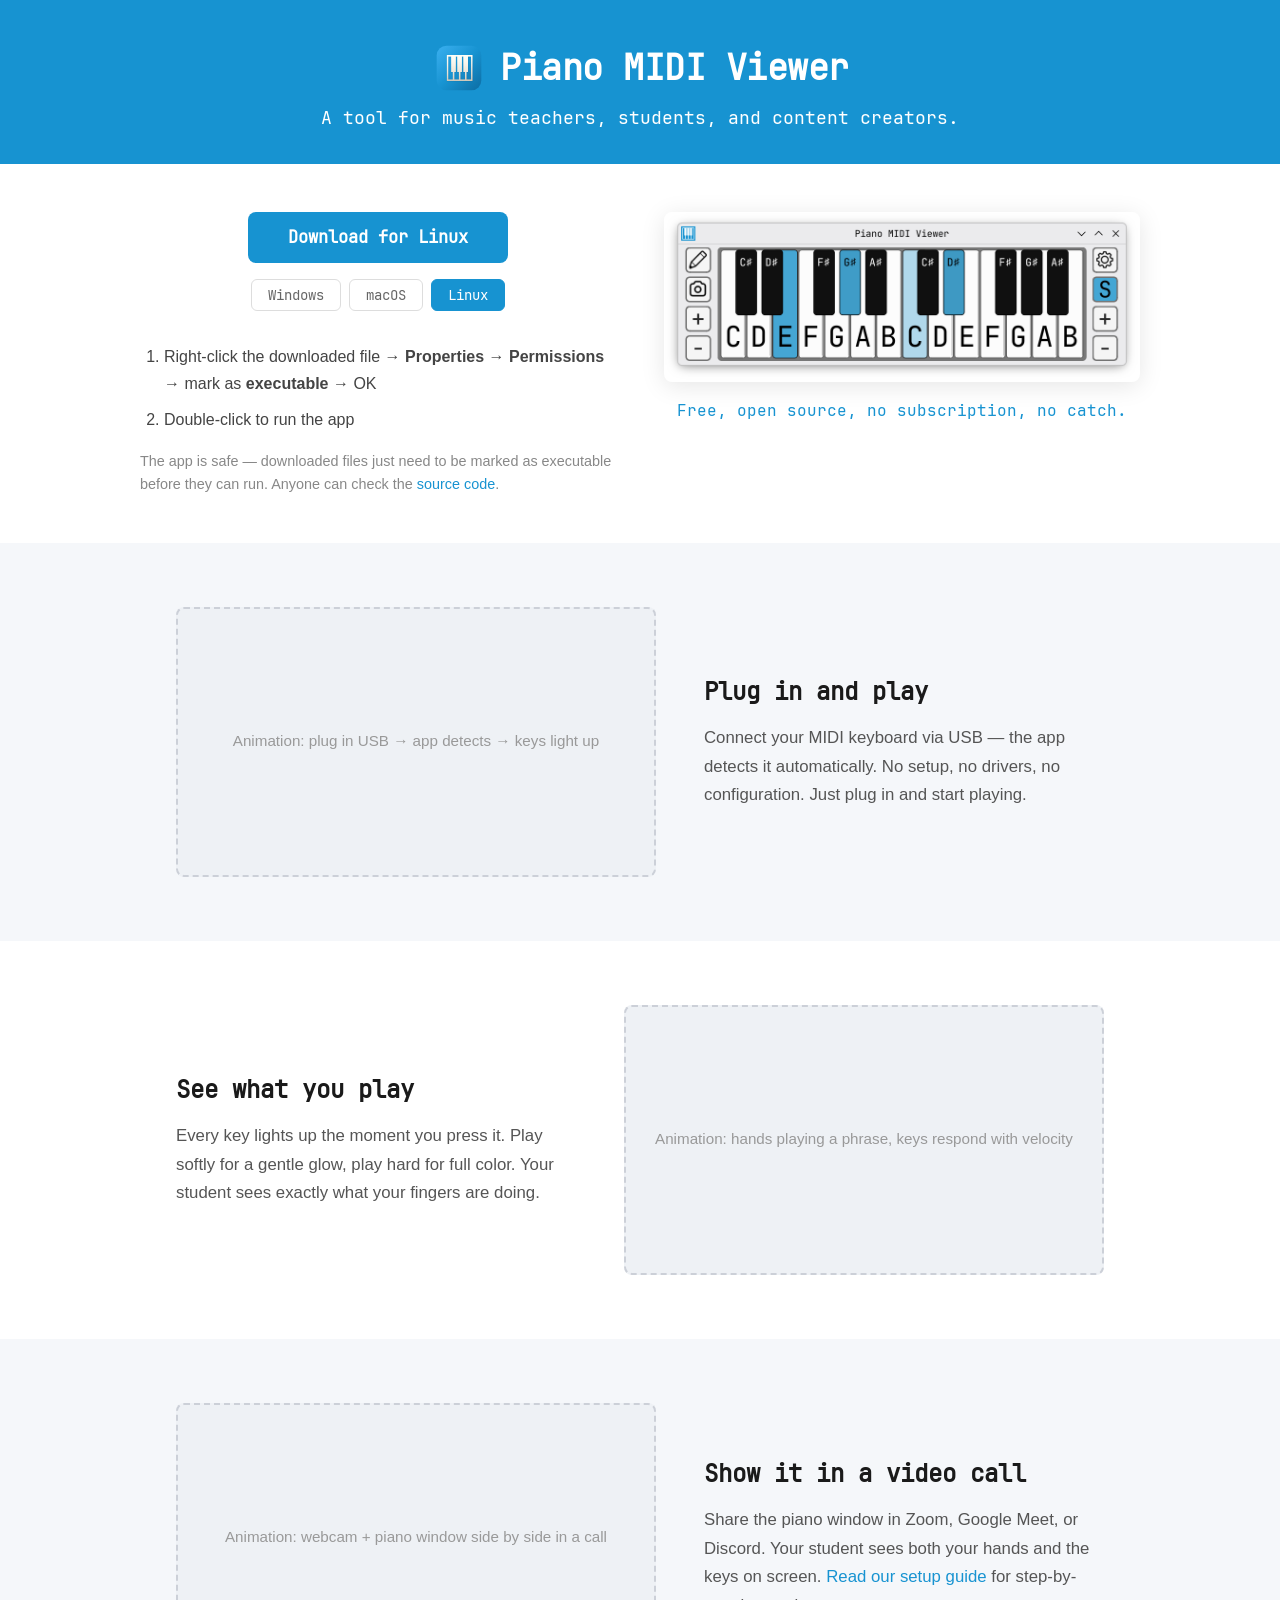
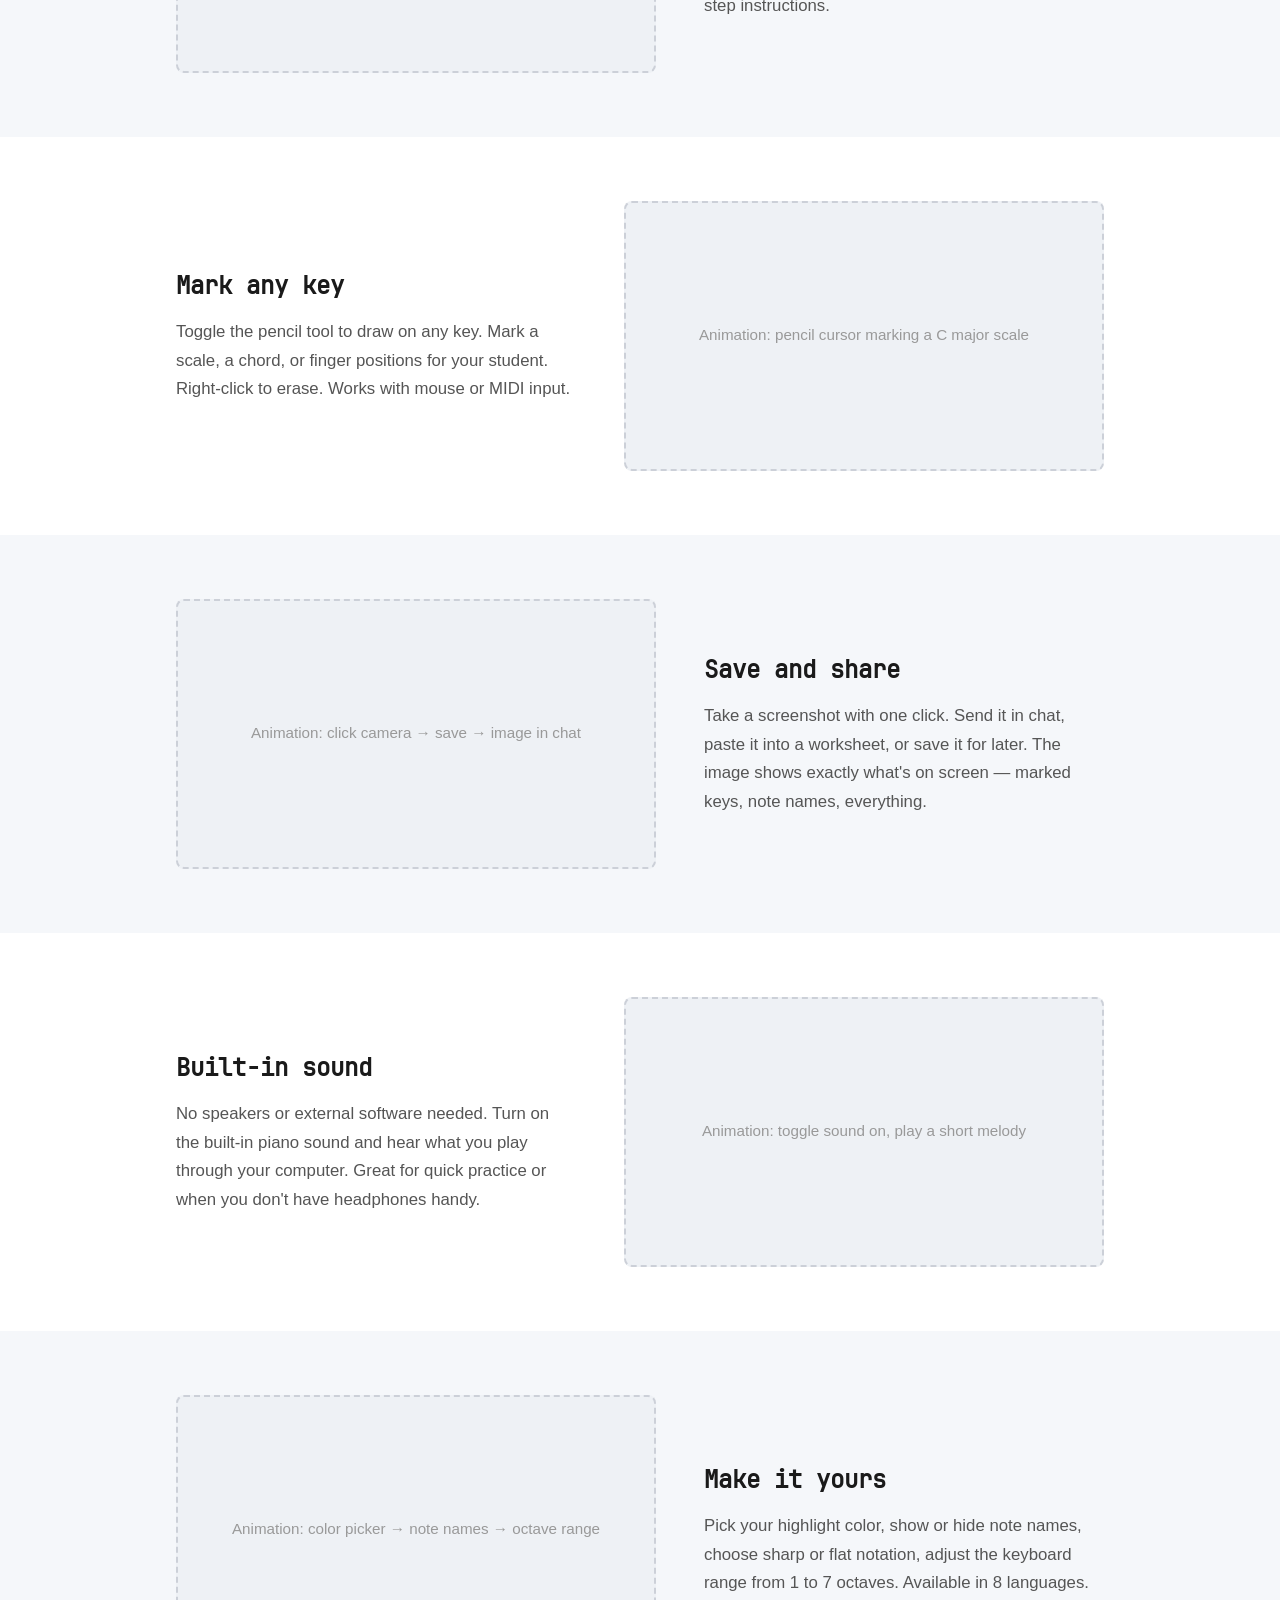
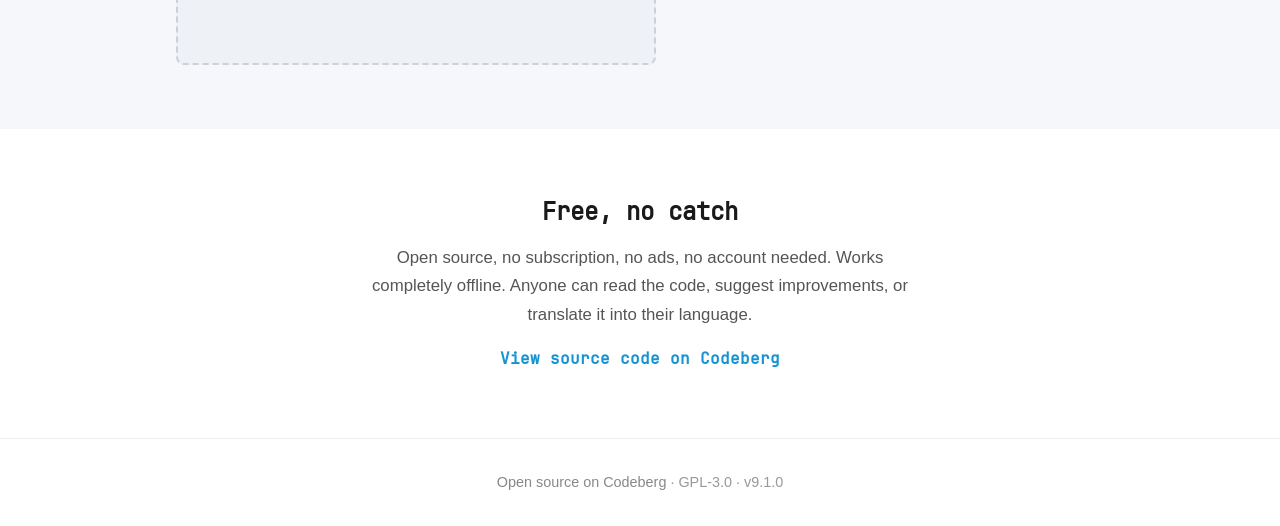
==== website/index.html @ 56efdc47 "Refactor into package, MIDI auto-select, code review fixes, website v4 Split monolithic piano_viewer" ====
<!DOCTYPE html>
<html lang="en">
<head>
    <meta charset="UTF-8">
    <meta name="viewport" content="width=device-width, initial-scale=1.0">
    <title>Piano MIDI Viewer — Free tool for music teachers, students, and creators</title>
    <meta name="description" content="A free, open source piano visualizer for music lessons and streaming. No subscription, no catch.">
    <link rel="icon" href="../assets/icon.svg" type="image/svg+xml">
    <link rel="stylesheet" href="style.css">
</head>
<body>

<!-- Top Banner -->
<header class="top-banner">
    <div class="banner-inner">
        <div class="banner-title">
            <img src="../assets/icon.svg" alt="" class="banner-icon">
            <h1>Piano MIDI Viewer</h1>
        </div>
        <p class="banner-tagline">A tool for music teachers, students, and content creators.</p>
    </div>
</header>

<!-- Hero -->
<section class="hero">
    <div class="hero-inner">
        <div class="hero-text">
            <a id="hero-download-btn" href="#" class="btn btn-primary">Download</a>
            <div class="platform-tabs hero-tabs">
                <button class="tab" data-platform="windows">Windows</button>
                <button class="tab" data-platform="macos">macOS</button>
                <button class="tab" data-platform="linux">Linux</button>
            </div>
            <div class="platform-container">
                <div class="platform-content" data-platform="windows">
                    <ol>
                        <li>Run the downloaded file</li>
                        <li>If Windows shows a warning, click <strong>More info</strong> → <strong>Run anyway</strong></li>
                    </ol>
                    <p class="note">The app is safe — Windows and some antivirus software flag apps without a paid certificate. We skip that cost so the app stays free. Anyone can check the <a href="https://codeberg.org/skoomabwoy/piano-midi-viewer" target="_blank" rel="noopener">source code</a>.</p>
                </div>

                <div class="platform-content" data-platform="macos">
                    <ol>
                        <li>Open the downloaded file and drag <strong>Piano MIDI Viewer</strong> into the <strong>Applications</strong> folder</li>
                        <li>Run the <strong>Terminal</strong> app on your Mac, paste this command into it and press Enter (only necessary once):
                            <span class="command-wrapper"><code class="command">xattr -cr /Applications/PianoMIDIViewer.app</code><button class="copy-btn" aria-label="Copy to clipboard" title="Copy to clipboard"><svg width="14" height="14" viewBox="0 0 24 24" fill="none" stroke="currentColor" stroke-width="2" stroke-linecap="round" stroke-linejoin="round"><rect x="9" y="9" width="13" height="13" rx="2"/><path d="M5 15H4a2 2 0 0 1-2-2V4a2 2 0 0 1 2-2h9a2 2 0 0 1 2 2v1"/></svg></button></span>
                        </li>
                        <li>From now on, you can run <strong>Piano MIDI Viewer</strong> like any other app</li>
                    </ol>
                    <p class="note">The app is safe — macOS blocks apps without a paid Apple certificate. We skip that cost so the app stays free. Anyone can check the <a href="https://codeberg.org/skoomabwoy/piano-midi-viewer" target="_blank" rel="noopener">source code</a>.</p>
                </div>

                <div class="platform-content" data-platform="linux">
                    <ol>
                        <li>Right-click the downloaded file → <strong>Properties</strong> → <strong>Permissions</strong> → mark as <strong>executable</strong> → OK</li>
                        <li>Double-click to run the app</li>
                    </ol>
                    <p class="note">The app is safe — downloaded files just need to be marked as executable before they can run. Anyone can check the <a href="https://codeberg.org/skoomabwoy/piano-midi-viewer" target="_blank" rel="noopener">source code</a>.</p>
                </div>
            </div>
        </div>
        <div class="hero-screenshot">
            <img src="../screenshots/sustained-blue-2-octaves-velocity.png" alt="Piano MIDI Viewer showing highlighted keys with velocity">
            <p class="promise">Free, open source, no subscription, no catch.</p>
        </div>
    </div>
</section>

<!-- Features -->
<section class="features">

    <!-- 1. Plug in and play -->
    <div class="feature feature-img-left">
        <div class="feature-media">
            <div class="feature-placeholder">
                <span>Animation: plug in USB → app detects → keys light up</span>
            </div>
        </div>
        <div class="feature-text">
            <h2>Plug in and play</h2>
            <p>Connect your MIDI keyboard via USB — the app detects it automatically. No setup, no drivers, no configuration. Just plug in and start playing.</p>
        </div>
    </div>

    <!-- 2. See what you play -->
    <div class="feature feature-img-right">
        <div class="feature-text">
            <h2>See what you play</h2>
            <p>Every key lights up the moment you press it. Play softly for a gentle glow, play hard for full color. Your student sees exactly what your fingers are doing.</p>
        </div>
        <div class="feature-media">
            <div class="feature-placeholder">
                <span>Animation: hands playing a phrase, keys respond with velocity</span>
            </div>
        </div>
    </div>

    <!-- 3. Show it in a video call -->
    <div class="feature feature-img-left">
        <div class="feature-media">
            <div class="feature-placeholder">
                <span>Animation: webcam + piano window side by side in a call</span>
            </div>
        </div>
        <div class="feature-text">
            <h2>Show it in a video call</h2>
            <p>Share the piano window in Zoom, Google Meet, or Discord. Your student sees both your hands and the keys on screen. <a href="guide.html">Read our setup guide</a> for step-by-step instructions.</p>
        </div>
    </div>

    <!-- 4. Mark any key -->
    <div class="feature feature-img-right">
        <div class="feature-text">
            <h2>Mark any key</h2>
            <p>Toggle the pencil tool to draw on any key. Mark a scale, a chord, or finger positions for your student. Right-click to erase. Works with mouse or MIDI input.</p>
        </div>
        <div class="feature-media">
            <div class="feature-placeholder">
                <span>Animation: pencil cursor marking a C major scale</span>
            </div>
        </div>
    </div>

    <!-- 5. Save and share -->
    <div class="feature feature-img-left">
        <div class="feature-media">
            <div class="feature-placeholder">
                <span>Animation: click camera → save → image in chat</span>
            </div>
        </div>
        <div class="feature-text">
            <h2>Save and share</h2>
            <p>Take a screenshot with one click. Send it in chat, paste it into a worksheet, or save it for later. The image shows exactly what's on screen — marked keys, note names, everything.</p>
        </div>
    </div>

    <!-- 6. Built-in sound -->
    <div class="feature feature-img-right">
        <div class="feature-text">
            <h2>Built-in sound</h2>
            <p>No speakers or external software needed. Turn on the built-in piano sound and hear what you play through your computer. Great for quick practice or when you don't have headphones handy.</p>
        </div>
        <div class="feature-media">
            <div class="feature-placeholder">
                <span>Animation: toggle sound on, play a short melody</span>
            </div>
        </div>
    </div>

    <!-- 7. Make it yours -->
    <div class="feature feature-img-left">
        <div class="feature-media">
            <div class="feature-placeholder">
                <span>Animation: color picker → note names → octave range</span>
            </div>
        </div>
        <div class="feature-text">
            <h2>Make it yours</h2>
            <p>Pick your highlight color, show or hide note names, choose sharp or flat notation, adjust the keyboard range from 1 to 7 octaves. Available in 8 languages.</p>
        </div>
    </div>

    <!-- 8. Free, no catch -->
    <div class="feature feature-text-only">
        <div class="feature-text feature-text-centered">
            <h2>Free, no catch</h2>
            <p>Open source, no subscription, no ads, no account needed. Works completely offline. Anyone can read the code, suggest improvements, or translate it into their language.</p>
            <p class="feature-link"><a href="https://codeberg.org/skoomabwoy/piano-midi-viewer" target="_blank" rel="noopener">View source code on Codeberg</a></p>
        </div>
    </div>

</section>

<!-- Footer -->
<footer>
    <p>
        <a href="https://codeberg.org/skoomabwoy/piano-midi-viewer" target="_blank" rel="noopener">Open source on Codeberg</a>
        · GPL-3.0
        · v9.1.0
    </p>
</footer>

<script src="script.js"></script>
</body>
</html>
---- website/style.css ----
/* ── Font ── */
@font-face {
    font-family: 'JetBrains Mono';
    src: url('../assets/JetBrainsMono-Regular.ttf') format('truetype');
    font-weight: 400;
    font-style: normal;
    font-display: swap;
}

/* ── Reset & Base ── */
*, *::before, *::after {
    margin: 0;
    padding: 0;
    box-sizing: border-box;
}

html {
    scroll-behavior: smooth;
}

body {
    font-family: -apple-system, BlinkMacSystemFont, 'Segoe UI', Roboto, 'Helvetica Neue', Arial, sans-serif;
    line-height: 1.6;
    color: #2a2a2a;
    background: #ffffff;
}

a {
    color: #1793D1;
    text-decoration: none;
}

a:hover {
    text-decoration: underline;
}

/* ── Top Banner (Arch Blue) ── */
.top-banner {
    background: #1793D1;
    padding: 2.5rem 2rem 2rem;
    text-align: center;
}

.banner-inner {
    max-width: 1000px;
    margin: 0 auto;
}

.banner-title {
    display: flex;
    align-items: center;
    justify-content: center;
    gap: 0.8rem;
    margin-bottom: 0.5rem;
}

.banner-icon {
    width: 56px;
    height: 56px;
    border-radius: 10px;
}

.banner-title h1 {
    font-family: 'JetBrains Mono', monospace;
    font-size: 2.2rem;
    font-weight: 700;
    color: #ffffff;
    letter-spacing: -0.5px;
}

.banner-tagline {
    font-family: 'JetBrains Mono', monospace;
    font-size: 1.1rem;
    color: #ffffff;
}

/* ── Hero ── */
.hero {
    background: #ffffff;
    padding: 3rem 2rem 1.5rem;
}

.hero-inner {
    max-width: 1000px;
    margin: 0 auto;
    display: flex;
    align-items: flex-start;
    gap: 3rem;
}

.hero-text {
    flex: 1;
    text-align: center;
}

.promise {
    font-family: 'JetBrains Mono', monospace;
    font-size: 1rem;
    color: #1793D1;
    margin-top: 1rem;
}

.btn-primary {
    display: inline-block;
    background: #1793D1;
    color: #fff;
    padding: 0.75rem 2rem;
    border-radius: 8px;
    font-family: 'JetBrains Mono', monospace;
    font-size: 1.05rem;
    font-weight: 600;
    text-decoration: none;
    text-align: center;
    min-width: 260px;
    transition: background 0.15s, transform 0.15s;
}

.btn-primary:hover {
    background: #1480b8;
    text-decoration: none;
    transform: translateY(-1px);
}

/* Hero platform tabs (compact, centered) */
.hero-tabs {
    margin-top: 1rem;
    margin-bottom: 0;
    gap: 0.4rem;
}

.hero-tabs .tab {
    padding: 0.35rem 1rem;
    font-size: 0.85rem;
    border-width: 1.5px;
}

.hero-screenshot {
    flex: 1;
    display: flex;
    flex-direction: column;
    align-items: center;
}

.hero-screenshot img {
    max-width: 100%;
    height: auto;
    border-radius: 8px;
    box-shadow: 0 4px 24px rgba(0, 0, 0, 0.1);
}

/* ── Guide Link ── */
.guide-link-section {
    text-align: center;
    padding: 1.5rem 2rem;
    background: #f5f7fa;
    border-top: 1px solid #eee;
    border-bottom: 1px solid #eee;
}

.guide-link-section p {
    font-size: 1.05rem;
    color: #555;
}

/* ── Features ── */
.features {
    padding: 0;
}

.feature {
    display: flex;
    align-items: center;
    gap: 3rem;
    max-width: 1000px;
    margin: 0 auto;
    padding: 4rem 2rem;
}

/* Alternating background */
.feature:nth-child(odd) {
    background: #f5f7fa;
}

.feature:nth-child(even) {
    background: #ffffff;
}

/* Override max-width constraint so backgrounds span full width */
.features .feature {
    max-width: none;
}

.feature > * {
    max-width: 480px;
}

.feature {
    justify-content: center;
}

.feature-media {
    flex: 1;
    max-width: 480px;
}

.feature-media img {
    width: 100%;
    height: auto;
    border-radius: 8px;
    box-shadow: 0 2px 16px rgba(0, 0, 0, 0.08);
}

.feature-text {
    flex: 1;
    max-width: 400px;
}

.feature-text h2 {
    font-family: 'JetBrains Mono', monospace;
    font-size: 1.5rem;
    color: #1a1a1a;
    margin-bottom: 0.8rem;
}

.feature-text p {
    font-size: 1.05rem;
    color: #555;
    line-height: 1.7;
}

.feature-placeholder {
    background: #eef1f5;
    border: 2px dashed #ccd0d8;
    border-radius: 8px;
    aspect-ratio: 16 / 9;
    display: flex;
    align-items: center;
    justify-content: center;
    color: #999;
    font-size: 0.95rem;
    text-align: center;
    padding: 1rem;
}

/* Text-only feature (no media, centered) */
.feature-text-only {
    justify-content: center;
    text-align: center;
}

.feature-text-centered {
    max-width: 560px;
    margin: 0 auto;
}

.feature-link {
    margin-top: 1rem;
}

.feature-link a {
    font-family: 'JetBrains Mono', monospace;
    font-weight: 600;
    font-size: 1rem;
}

/* Platform tabs */
.platform-tabs {
    display: flex;
    justify-content: center;
    gap: 0.5rem;
    margin-bottom: 2rem;
}

.tab {
    background: #fff;
    color: #666;
    border: 2px solid #ddd;
    padding: 0.5rem 1.3rem;
    border-radius: 6px;
    font-size: 1rem;
    font-weight: 500;
    cursor: pointer;
    transition: all 0.2s;
    font-family: 'JetBrains Mono', monospace;
}

.tab:hover {
    color: #1793D1;
    border-color: #1793D1;
}

.tab.active {
    background: #1793D1;
    color: #fff;
    border-color: #1793D1;
}

/* Platform content container (height equalized by JS) */
.platform-container {
    margin-top: 1.2rem;
    text-align: left;
}

.platform-content {
    display: none;
    animation: fadeIn 0.25s ease;
}

.platform-content.active {
    display: block;
}

@keyframes fadeIn {
    from { opacity: 0; transform: translateY(6px); }
    to { opacity: 1; transform: translateY(0); }
}

.platform-content ol {
    padding-left: 1.5rem;
    margin-bottom: 1rem;
}

.platform-content li {
    margin-bottom: 0.6rem;
    line-height: 1.7;
    color: #444;
}

.command-wrapper {
    display: inline-flex;
    align-items: center;
    background: #e8ecf0;
    border-radius: 4px;
    margin-top: 0.3rem;
}

.command {
    display: inline-block;
    background: none;
    color: #1a6b9e;
    padding: 0.25rem 0.4rem 0.25rem 0.6rem;
    font-family: 'JetBrains Mono', 'Consolas', monospace;
    font-size: 0.85rem;
    user-select: all;
}

.copy-btn {
    background: none;
    border: none;
    color: #8a9bb0;
    cursor: pointer;
    padding: 0.25rem 0.5rem;
    display: inline-flex;
    align-items: center;
    transition: color 0.15s;
}

.copy-btn:hover {
    color: #1793D1;
}

.copy-btn.copied {
    color: #2ea043;
}

.note {
    color: #888;
    font-size: 0.9rem;
    margin-top: 0.5rem;
}

.note a {
    color: #1793D1;
}

/* ── Guide Page ── */
.back-link {
    color: rgba(255, 255, 255, 0.85);
    text-decoration: none;
    font-size: 0.95rem;
}

.back-link:hover {
    color: #ffffff;
    text-decoration: none;
}

.guide-intro {
    background: #ffffff;
    padding: 3rem 2rem 1.5rem;
    text-align: center;
}

.guide-intro h2 {
    font-family: 'JetBrains Mono', monospace;
    font-size: 1.8rem;
    color: #1a1a1a;
    margin-bottom: 1rem;
}

.guide-intro p {
    font-size: 1.1rem;
    color: #555;
    max-width: 700px;
    margin: 0 auto;
    line-height: 1.7;
}

.container {
    max-width: 1000px;
    margin: 0 auto;
}

.guide-section {
    background: #ffffff;
    padding: 3rem 2rem;
}

.guide-section-alt {
    background: #f5f7fa;
}

.guide-section h2 {
    font-family: 'JetBrains Mono', monospace;
    font-size: 1.5rem;
    color: #1a1a1a;
    margin-bottom: 0.3rem;
}

.section-subtitle {
    font-size: 1.05rem;
    color: #888;
    margin-bottom: 2rem;
}

/* Guide explainer (intro block with text + image) */
.guide-explainer {
    display: flex;
    align-items: flex-start;
    gap: 2.5rem;
    margin-bottom: 2.5rem;
}

.guide-explainer-text {
    flex: 1;
}

.guide-explainer-text p {
    font-size: 1.05rem;
    color: #555;
    line-height: 1.7;
    margin-bottom: 0.8rem;
}

.guide-explainer-text ol,
.guide-explainer-text ul {
    padding-left: 1.5rem;
    margin-bottom: 0.8rem;
}

.guide-explainer-text li {
    margin-bottom: 0.5rem;
    color: #555;
    line-height: 1.7;
}

.guide-explainer-img {
    flex: 0 0 40%;
}

.guide-explainer-img img {
    width: 100%;
    border-radius: 8px;
    box-shadow: 0 2px 16px rgba(0, 0, 0, 0.08);
}

.guide-disclaimer {
    font-size: 0.95rem;
    color: #888;
    font-style: italic;
    margin-bottom: 1.2rem;
}

/* App cards (expandable per-app instructions) */
.app-cards {
    display: flex;
    flex-direction: column;
    gap: 0.5rem;
    margin-bottom: 2rem;
}

.app-card {
    border: 1.5px solid #dde0e4;
    border-radius: 8px;
    overflow: hidden;
    transition: border-color 0.15s;
}

.app-card[open] {
    border-color: #1793D1;
}

.app-card summary {
    display: flex;
    align-items: center;
    gap: 0.8rem;
    padding: 0.9rem 1.2rem;
    cursor: pointer;
    font-size: 1rem;
    list-style: none;
    user-select: none;
    transition: background 0.15s;
}

.app-card summary::-webkit-details-marker {
    display: none;
}

.app-card summary::before {
    content: '▸';
    font-size: 0.85rem;
    color: #999;
    transition: transform 0.15s;
}

.app-card[open] summary::before {
    transform: rotate(90deg);
}

.app-card summary:hover {
    background: #f8f9fb;
}

.app-name {
    font-family: 'JetBrains Mono', monospace;
    font-weight: 600;
    color: #2a2a2a;
}

.app-badge {
    font-size: 0.8rem;
    color: #2ea043;
    background: #e6f9ec;
    padding: 0.15rem 0.6rem;
    border-radius: 4px;
    margin-left: auto;
}

.badge-limited {
    color: #b08800;
    background: #fef6e0;
}

.app-steps {
    display: flex;
    align-items: flex-start;
    gap: 2rem;
    padding: 0 1.2rem 1.2rem;
}

.app-steps-text {
    flex: 1;
}

.app-steps-text ol {
    padding-left: 1.5rem;
    margin-bottom: 0.8rem;
}

.app-steps-text li {
    margin-bottom: 0.5rem;
    color: #444;
    line-height: 1.7;
}

.app-steps-img {
    flex: 0 0 35%;
}

.app-steps-img img {
    width: 100%;
    border-radius: 6px;
    box-shadow: 0 2px 12px rgba(0, 0, 0, 0.08);
}

/* Guide steps (numbered OBS steps) */
.guide-step {
    display: flex;
    align-items: flex-start;
    gap: 2.5rem;
    margin-bottom: 2.5rem;
}

.guide-step-text {
    flex: 1;
}

.guide-step-text h3 {
    font-family: 'JetBrains Mono', monospace;
    font-size: 1.15rem;
    color: #1a1a1a;
    margin-bottom: 0.6rem;
    display: flex;
    align-items: center;
    gap: 0.6rem;
}

.step-number {
    display: inline-flex;
    align-items: center;
    justify-content: center;
    width: 1.8rem;
    height: 1.8rem;
    background: #1793D1;
    color: #fff;
    border-radius: 50%;
    font-size: 0.9rem;
    font-weight: 700;
    flex-shrink: 0;
}

.guide-step-text p {
    font-size: 1.05rem;
    color: #555;
    line-height: 1.7;
    margin-bottom: 0.6rem;
}

.guide-step-text ul {
    padding-left: 1.5rem;
    margin-bottom: 0.6rem;
}

.guide-step-text li {
    margin-bottom: 0.4rem;
    color: #555;
    line-height: 1.7;
}

.guide-step-img {
    flex: 0 0 35%;
}

.guide-step-img img {
    width: 100%;
    border-radius: 6px;
    box-shadow: 0 2px 12px rgba(0, 0, 0, 0.08);
}

/* Guide tip box */
.guide-tip {
    background: #e8f4fd;
    border-left: 4px solid #1793D1;
    padding: 1rem 1.2rem;
    border-radius: 0 6px 6px 0;
    margin-top: 1rem;
}

.guide-tip p {
    font-size: 0.95rem;
    color: #2a2a2a;
    line-height: 1.7;
    margin: 0;
}

/* ── Footer ── */
footer {
    text-align: center;
    padding: 2rem 1.5rem;
    color: #999;
    font-size: 0.9rem;
    border-top: 1px solid #eee;
}

footer a {
    color: #888;
}

footer a:hover {
    color: #1793D1;
}

/* ── Responsive ── */
@media (max-width: 768px) {
    .banner-title h1 {
        font-size: 1.8rem;
    }

    .hero-inner {
        flex-direction: column;
        text-align: center;
        gap: 2rem;
    }

    .hero-screenshot img {
        max-width: 90%;
    }

    .feature {
        flex-direction: column !important;
        text-align: center;
        gap: 1.5rem;
        padding: 3rem 1.5rem;
    }

    /* On mobile, always show image first regardless of order */
    .feature-media {
        order: -1;
    }

    .feature-text {
        max-width: 100%;
    }

    .feature-media {
        max-width: 100%;
    }

    .hero-screenshot {
        width: 100%;
    }

    /* Guide responsive */
    .guide-intro h2 {
        font-size: 1.4rem;
    }

    .guide-explainer {
        flex-direction: column;
    }

    .guide-explainer-img {
        flex: none;
        width: 100%;
    }

    .guide-step {
        flex-direction: column;
    }

    .guide-step-img {
        flex: none;
        width: 100%;
    }

    .app-steps {
        flex-direction: column;
    }

    .app-steps-img {
        flex: none;
        width: 100%;
    }
}
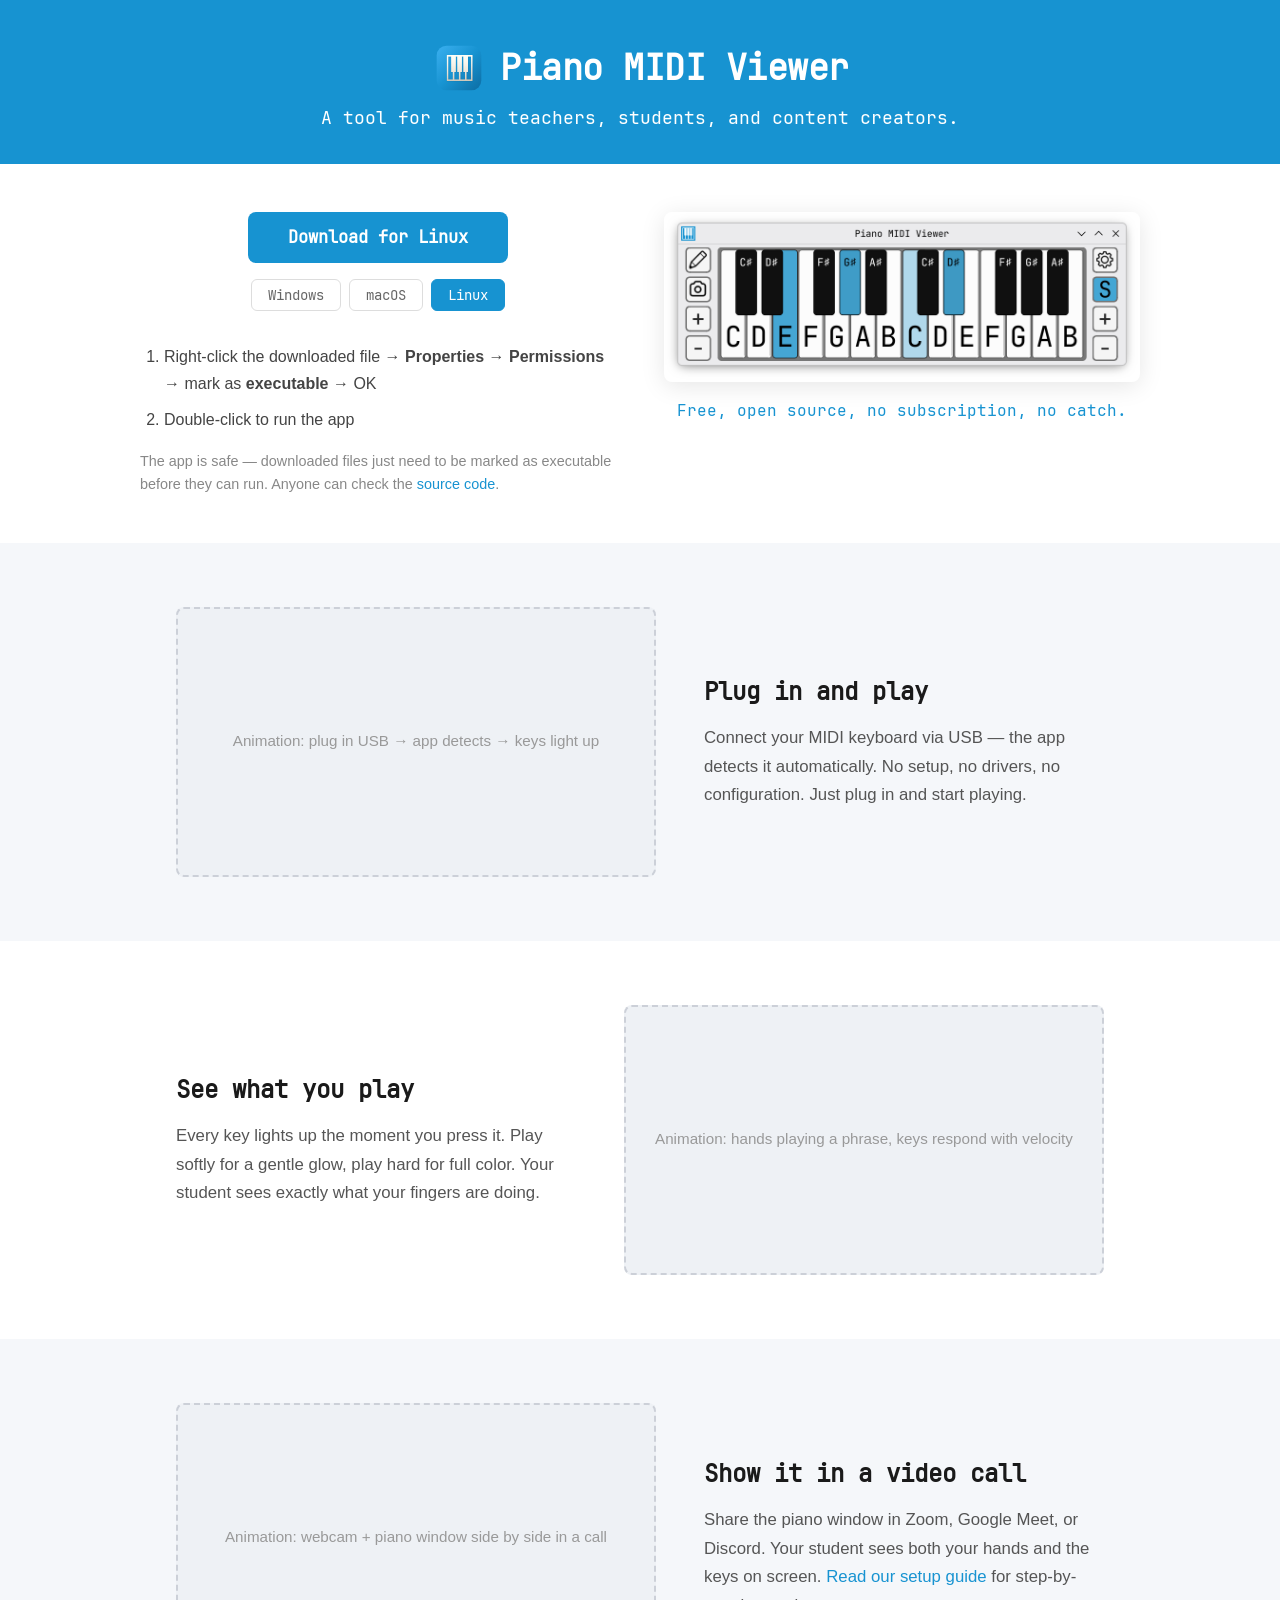
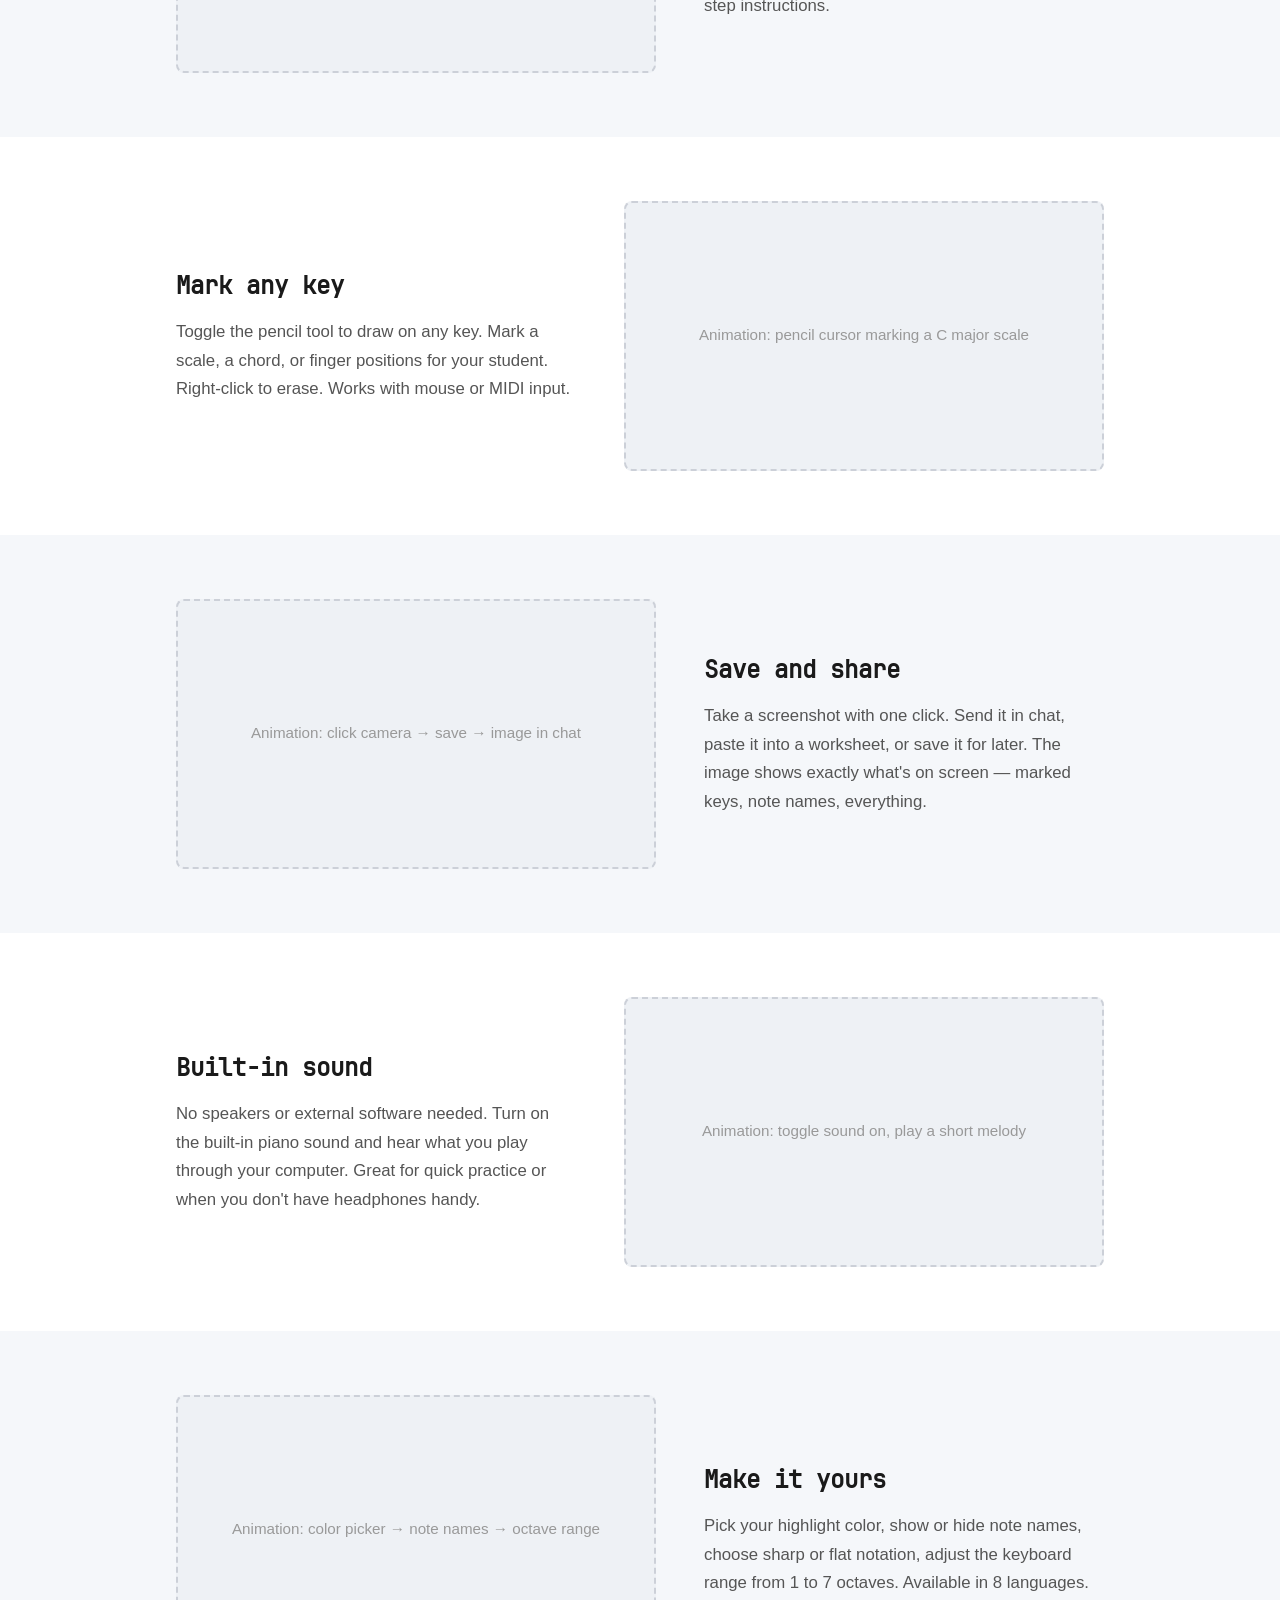
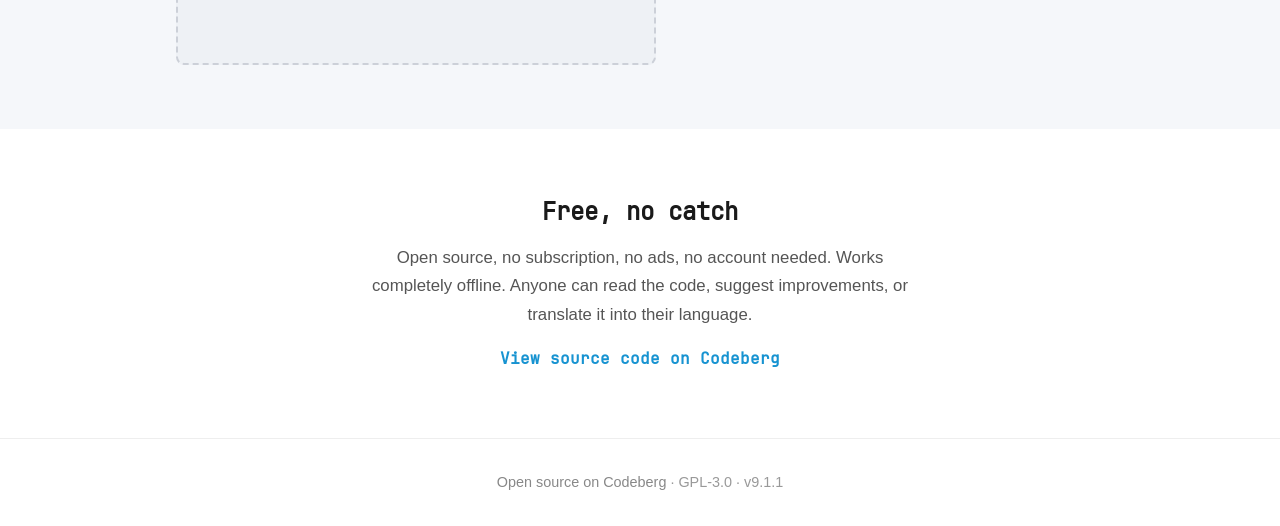
==== commit 30d813a3: "v9.1.1: Phosphor icons for all buttons, remove custom cursors Replace all button icons with Phosphor" ====
--- a/website/index.html
+++ b/website/index.html
@@ -177,7 +177,7 @@
     <p>
         <a href="https://codeberg.org/skoomabwoy/piano-midi-viewer" target="_blank" rel="noopener">Open source on Codeberg</a>
         · GPL-3.0
-        · v9.1.0
+        · v9.1.1
     </p>
 </footer>
 
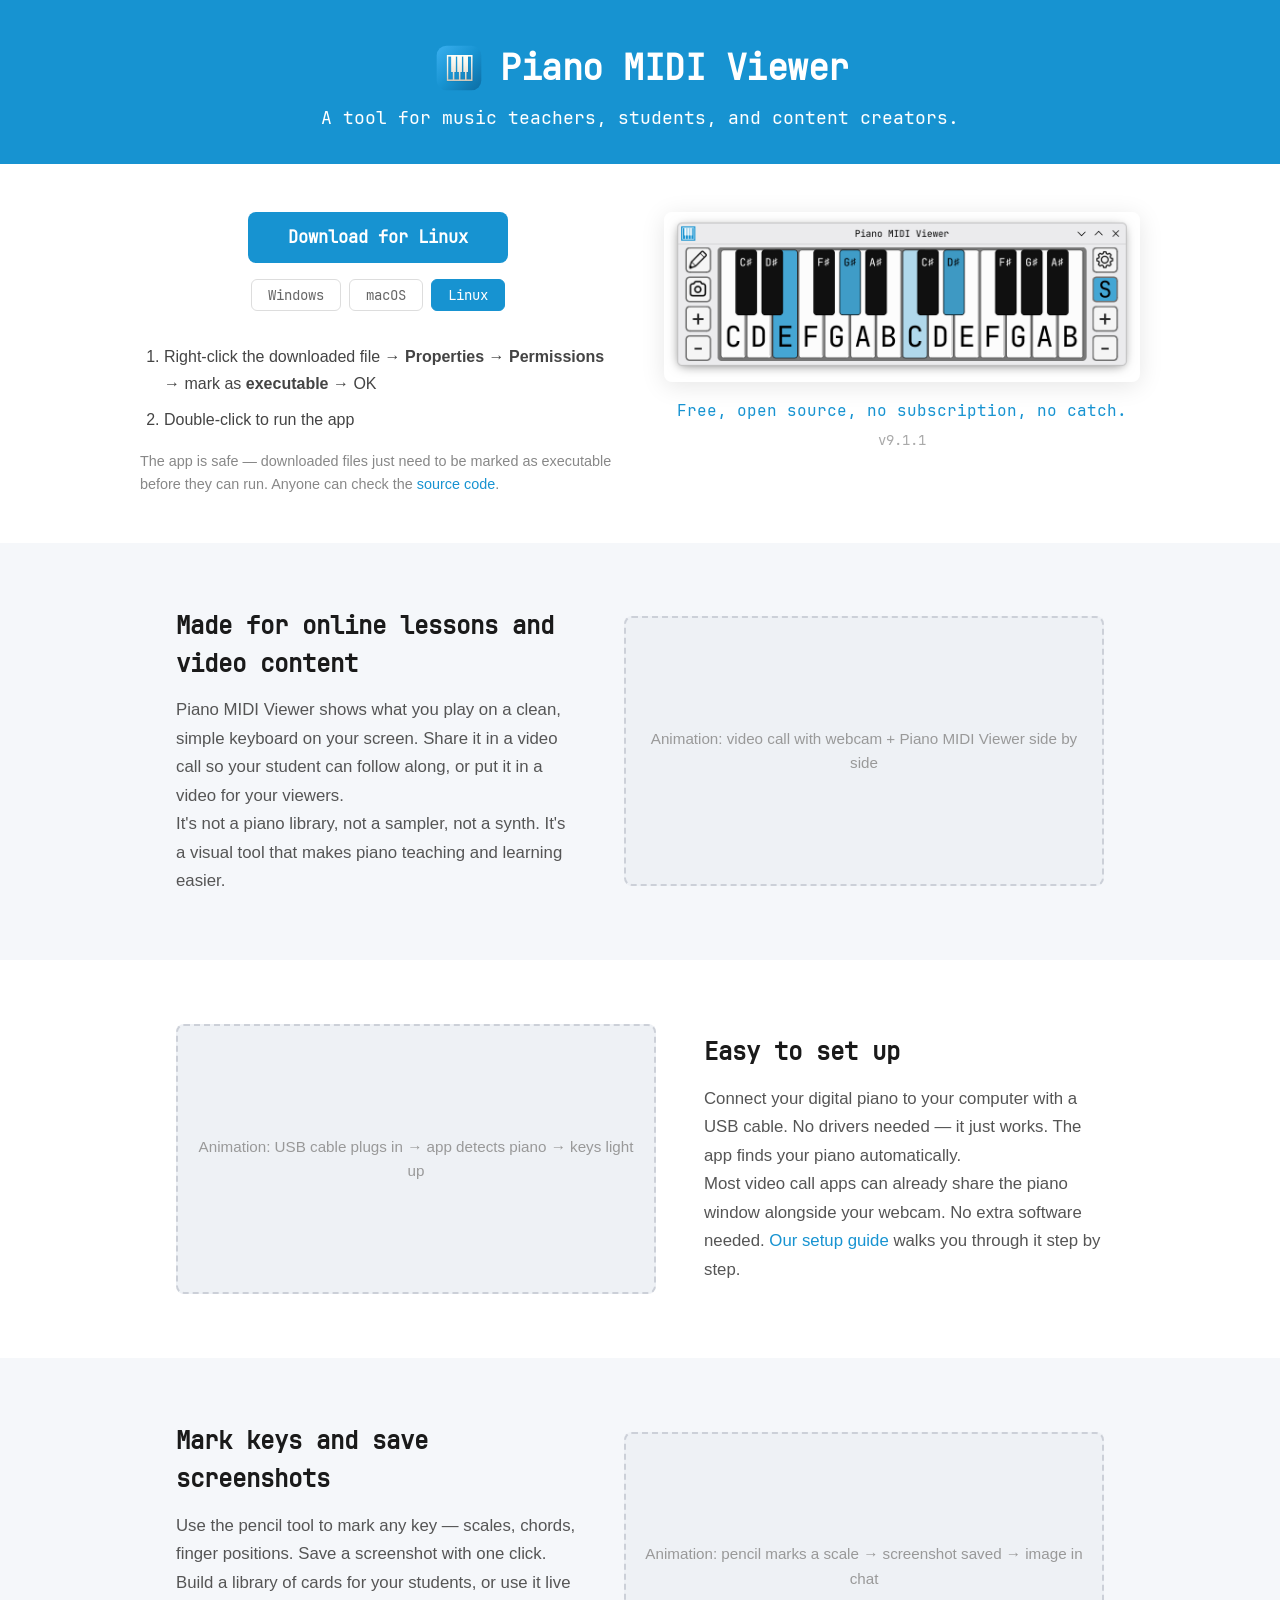
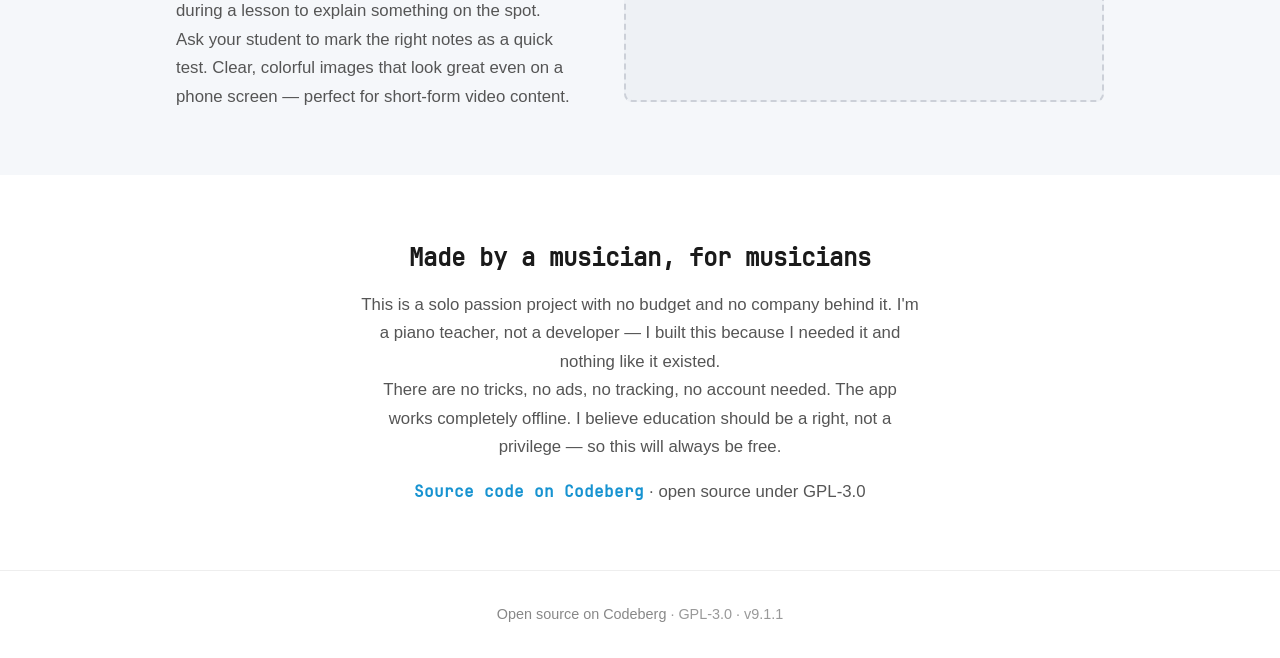
==== commit f90210cf: "Update website design Co-Authored-By: Claude Opus 4.6 <noreply@anthropic.com>" ====
--- a/website/index.html
+++ b/website/index.html
@@ -63,6 +63,7 @@
         <div class="hero-screenshot">
             <img src="../screenshots/sustained-blue-2-octaves-velocity.png" alt="Piano MIDI Viewer showing highlighted keys with velocity">
             <p class="promise">Free, open source, no subscription, no catch.</p>
+            <p class="hero-version" id="hero-version">v9.1.1</p>
         </div>
     </div>
 </section>
@@ -70,103 +71,55 @@
 <!-- Features -->
 <section class="features">
 
-    <!-- 1. Plug in and play -->
-    <div class="feature feature-img-left">
-        <div class="feature-media">
-            <div class="feature-placeholder">
-                <span>Animation: plug in USB → app detects → keys light up</span>
-            </div>
-        </div>
-        <div class="feature-text">
-            <h2>Plug in and play</h2>
-            <p>Connect your MIDI keyboard via USB — the app detects it automatically. No setup, no drivers, no configuration. Just plug in and start playing.</p>
-        </div>
-    </div>
-
-    <!-- 2. See what you play -->
+    <!-- 1. Made for online lessons and video content -->
     <div class="feature feature-img-right">
         <div class="feature-text">
-            <h2>See what you play</h2>
-            <p>Every key lights up the moment you press it. Play softly for a gentle glow, play hard for full color. Your student sees exactly what your fingers are doing.</p>
+            <h2>Made for online lessons and video content</h2>
+            <p>Piano MIDI Viewer shows what you play on a clean, simple keyboard on your screen. Share it in a video call so your student can follow along, or put it in a video for your viewers.</p>
+            <p>It's not a piano library, not a sampler, not a synth. It's a visual tool that makes piano teaching and learning easier.</p>
         </div>
         <div class="feature-media">
             <div class="feature-placeholder">
-                <span>Animation: hands playing a phrase, keys respond with velocity</span>
+                <span>Animation: video call with webcam + Piano MIDI Viewer side by side</span>
             </div>
         </div>
     </div>
 
-    <!-- 3. Show it in a video call -->
+    <!-- 2. Easy to set up -->
     <div class="feature feature-img-left">
         <div class="feature-media">
             <div class="feature-placeholder">
-                <span>Animation: webcam + piano window side by side in a call</span>
+                <span>Animation: USB cable plugs in → app detects piano → keys light up</span>
             </div>
         </div>
         <div class="feature-text">
-            <h2>Show it in a video call</h2>
-            <p>Share the piano window in Zoom, Google Meet, or Discord. Your student sees both your hands and the keys on screen. <a href="guide.html">Read our setup guide</a> for step-by-step instructions.</p>
+            <h2>Easy to set up</h2>
+            <p>Connect your digital piano to your computer with a USB cable. No drivers needed — it just works. The app finds your piano automatically.</p>
+            <p>Most video call apps can already share the piano window alongside your webcam. No extra software needed. <a href="guide.html">Our setup guide</a> walks you through it step by step.</p>
         </div>
     </div>
 
-    <!-- 4. Mark any key -->
+    <!-- 3. Mark keys and save screenshots -->
     <div class="feature feature-img-right">
         <div class="feature-text">
-            <h2>Mark any key</h2>
-            <p>Toggle the pencil tool to draw on any key. Mark a scale, a chord, or finger positions for your student. Right-click to erase. Works with mouse or MIDI input.</p>
+            <h2>Mark keys and save screenshots</h2>
+            <p>Use the pencil tool to mark any key — scales, chords, finger positions. Save a screenshot with one click. Build a library of cards for your students, or use it live during a lesson to explain something on the spot.</p>
+            <p>Ask your student to mark the right notes as a quick test. Clear, colorful images that look great even on a phone screen — perfect for short-form video content.</p>
         </div>
         <div class="feature-media">
             <div class="feature-placeholder">
-                <span>Animation: pencil cursor marking a C major scale</span>
+                <span>Animation: pencil marks a scale → screenshot saved → image in chat</span>
             </div>
         </div>
     </div>
 
-    <!-- 5. Save and share -->
-    <div class="feature feature-img-left">
-        <div class="feature-media">
-            <div class="feature-placeholder">
-                <span>Animation: click camera → save → image in chat</span>
-            </div>
-        </div>
-        <div class="feature-text">
-            <h2>Save and share</h2>
-            <p>Take a screenshot with one click. Send it in chat, paste it into a worksheet, or save it for later. The image shows exactly what's on screen — marked keys, note names, everything.</p>
-        </div>
-    </div>
-
-    <!-- 6. Built-in sound -->
-    <div class="feature feature-img-right">
-        <div class="feature-text">
-            <h2>Built-in sound</h2>
-            <p>No speakers or external software needed. Turn on the built-in piano sound and hear what you play through your computer. Great for quick practice or when you don't have headphones handy.</p>
-        </div>
-        <div class="feature-media">
-            <div class="feature-placeholder">
-                <span>Animation: toggle sound on, play a short melody</span>
-            </div>
-        </div>
-    </div>
-
-    <!-- 7. Make it yours -->
-    <div class="feature feature-img-left">
-        <div class="feature-media">
-            <div class="feature-placeholder">
-                <span>Animation: color picker → note names → octave range</span>
-            </div>
-        </div>
-        <div class="feature-text">
-            <h2>Make it yours</h2>
-            <p>Pick your highlight color, show or hide note names, choose sharp or flat notation, adjust the keyboard range from 1 to 7 octaves. Available in 8 languages.</p>
-        </div>
-    </div>
-
-    <!-- 8. Free, no catch -->
+    <!-- 4. Made by a musician, for musicians -->
     <div class="feature feature-text-only">
         <div class="feature-text feature-text-centered">
-            <h2>Free, no catch</h2>
-            <p>Open source, no subscription, no ads, no account needed. Works completely offline. Anyone can read the code, suggest improvements, or translate it into their language.</p>
-            <p class="feature-link"><a href="https://codeberg.org/skoomabwoy/piano-midi-viewer" target="_blank" rel="noopener">View source code on Codeberg</a></p>
+            <h2>Made by a musician, for musicians</h2>
+            <p>This is a solo passion project with no budget and no company behind it. I'm a piano teacher, not a developer — I built this because I needed it and nothing like it existed.</p>
+            <p>There are no tricks, no ads, no tracking, no account needed. The app works completely offline. I believe education should be a right, not a privilege — so this will always be free.</p>
+            <p class="feature-link"><a href="https://codeberg.org/skoomabwoy/piano-midi-viewer" target="_blank" rel="noopener">Source code on Codeberg</a> · open source under GPL-3.0</p>
         </div>
     </div>
 
--- a/website/style.css
+++ b/website/style.css
@@ -98,6 +98,13 @@
     font-size: 1rem;
     color: #1793D1;
     margin-top: 1rem;
+}
+
+.hero-version {
+    font-family: 'JetBrains Mono', monospace;
+    font-size: 0.85rem;
+    color: #aaa;
+    margin-top: 0.4rem;
 }
 
 .btn-primary {
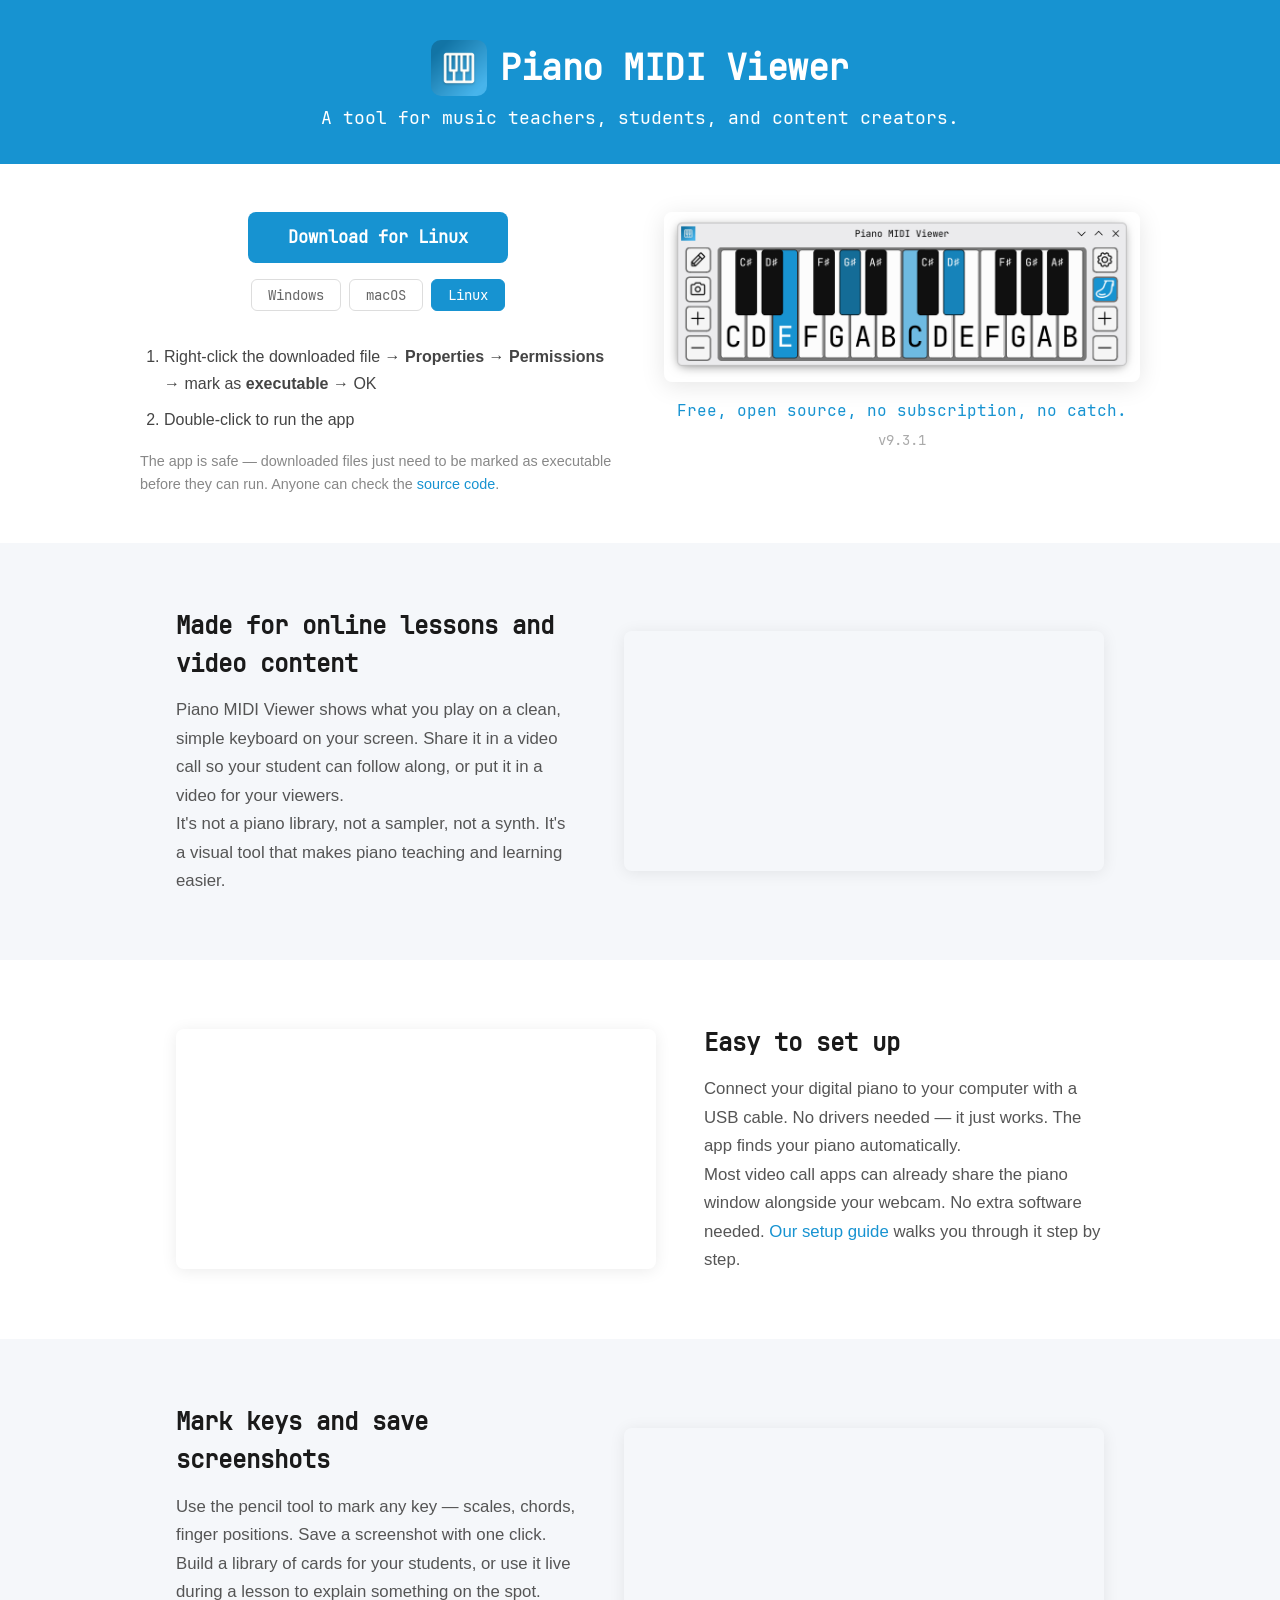
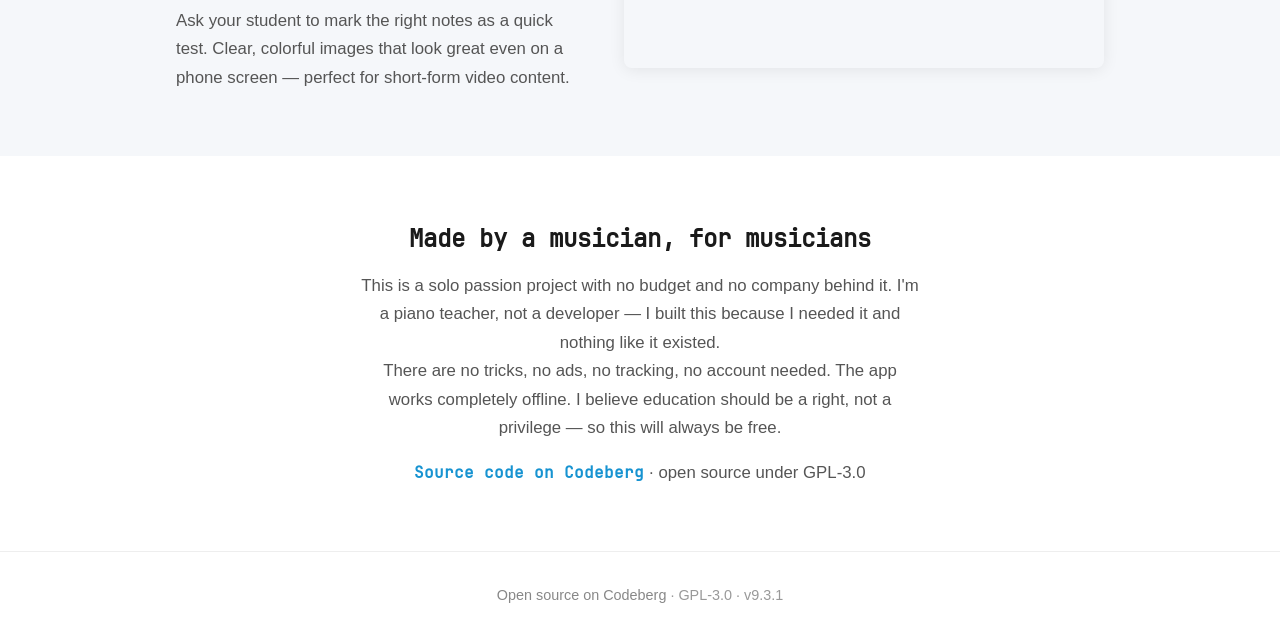
==== commit dd4192eb: "Add guide screenshots, demo videos, and website improvements - Guide page: all screenshots, lightbox" ====
--- a/website/index.html
+++ b/website/index.html
@@ -5,7 +5,7 @@
     <meta name="viewport" content="width=device-width, initial-scale=1.0">
     <title>Piano MIDI Viewer — Free tool for music teachers, students, and creators</title>
     <meta name="description" content="A free, open source piano visualizer for music lessons and streaming. No subscription, no catch.">
-    <link rel="icon" href="../assets/icon.svg" type="image/svg+xml">
+    <link rel="icon" href="../assets/icon.png" type="image/png">
     <link rel="stylesheet" href="style.css">
 </head>
 <body>
@@ -14,7 +14,7 @@
 <header class="top-banner">
     <div class="banner-inner">
         <div class="banner-title">
-            <img src="../assets/icon.svg" alt="" class="banner-icon">
+            <img src="../assets/icon.png" alt="" class="banner-icon">
             <h1>Piano MIDI Viewer</h1>
         </div>
         <p class="banner-tagline">A tool for music teachers, students, and content creators.</p>
@@ -63,7 +63,7 @@
         <div class="hero-screenshot">
             <img src="../screenshots/sustained-blue-2-octaves-velocity.png" alt="Piano MIDI Viewer showing highlighted keys with velocity">
             <p class="promise">Free, open source, no subscription, no catch.</p>
-            <p class="hero-version" id="hero-version">v9.1.1</p>
+            <p class="hero-version" id="hero-version">v9.3.1</p>
         </div>
     </div>
 </section>
@@ -79,18 +79,18 @@
             <p>It's not a piano library, not a sampler, not a synth. It's a visual tool that makes piano teaching and learning easier.</p>
         </div>
         <div class="feature-media">
-            <div class="feature-placeholder">
-                <span>Animation: video call with webcam + Piano MIDI Viewer side by side</span>
-            </div>
+            <video class="feature-video" autoplay muted loop playsinline>
+                <source src="media/lesson-demo.mp4" type="video/mp4">
+            </video>
         </div>
     </div>
 
     <!-- 2. Easy to set up -->
     <div class="feature feature-img-left">
         <div class="feature-media">
-            <div class="feature-placeholder">
-                <span>Animation: USB cable plugs in → app detects piano → keys light up</span>
-            </div>
+            <video class="feature-video" autoplay muted loop playsinline>
+                <source src="media/setup-demo.mp4" type="video/mp4">
+            </video>
         </div>
         <div class="feature-text">
             <h2>Easy to set up</h2>
@@ -107,9 +107,9 @@
             <p>Ask your student to mark the right notes as a quick test. Clear, colorful images that look great even on a phone screen — perfect for short-form video content.</p>
         </div>
         <div class="feature-media">
-            <div class="feature-placeholder">
-                <span>Animation: pencil marks a scale → screenshot saved → image in chat</span>
-            </div>
+            <video class="feature-video" autoplay muted loop playsinline>
+                <source src="media/pencil-demo.mp4" type="video/mp4">
+            </video>
         </div>
     </div>
 
@@ -130,7 +130,7 @@
     <p>
         <a href="https://codeberg.org/skoomabwoy/piano-midi-viewer" target="_blank" rel="noopener">Open source on Codeberg</a>
         · GPL-3.0
-        · v9.1.1
+        · v9.3.1
     </p>
 </footer>
 
--- a/website/style.css
+++ b/website/style.css
@@ -210,11 +210,13 @@
     max-width: 480px;
 }
 
-.feature-media img {
+.feature-media img,
+.feature-video {
     width: 100%;
     height: auto;
     border-radius: 8px;
     box-shadow: 0 2px 16px rgba(0, 0, 0, 0.08);
+    display: block;
 }
 
 .feature-text {
@@ -670,6 +672,37 @@
     margin: 0;
 }
 
+/* ── Lightbox ── */
+.lightbox-overlay {
+    display: none;
+    position: fixed;
+    inset: 0;
+    background: rgba(0, 0, 0, 0.88);
+    z-index: 1000;
+    cursor: zoom-out;
+    align-items: center;
+    justify-content: center;
+    padding: 1.5rem;
+}
+
+.lightbox-overlay.active {
+    display: flex;
+}
+
+.lightbox-img {
+    max-width: 90vw;
+    max-height: 90vh;
+    border-radius: 6px;
+    box-shadow: 0 8px 40px rgba(0, 0, 0, 0.6);
+    object-fit: contain;
+}
+
+.app-steps-img img,
+.guide-step-img img,
+.guide-explainer-img img {
+    cursor: zoom-in;
+}
+
 /* ── Footer ── */
 footer {
     text-align: center;
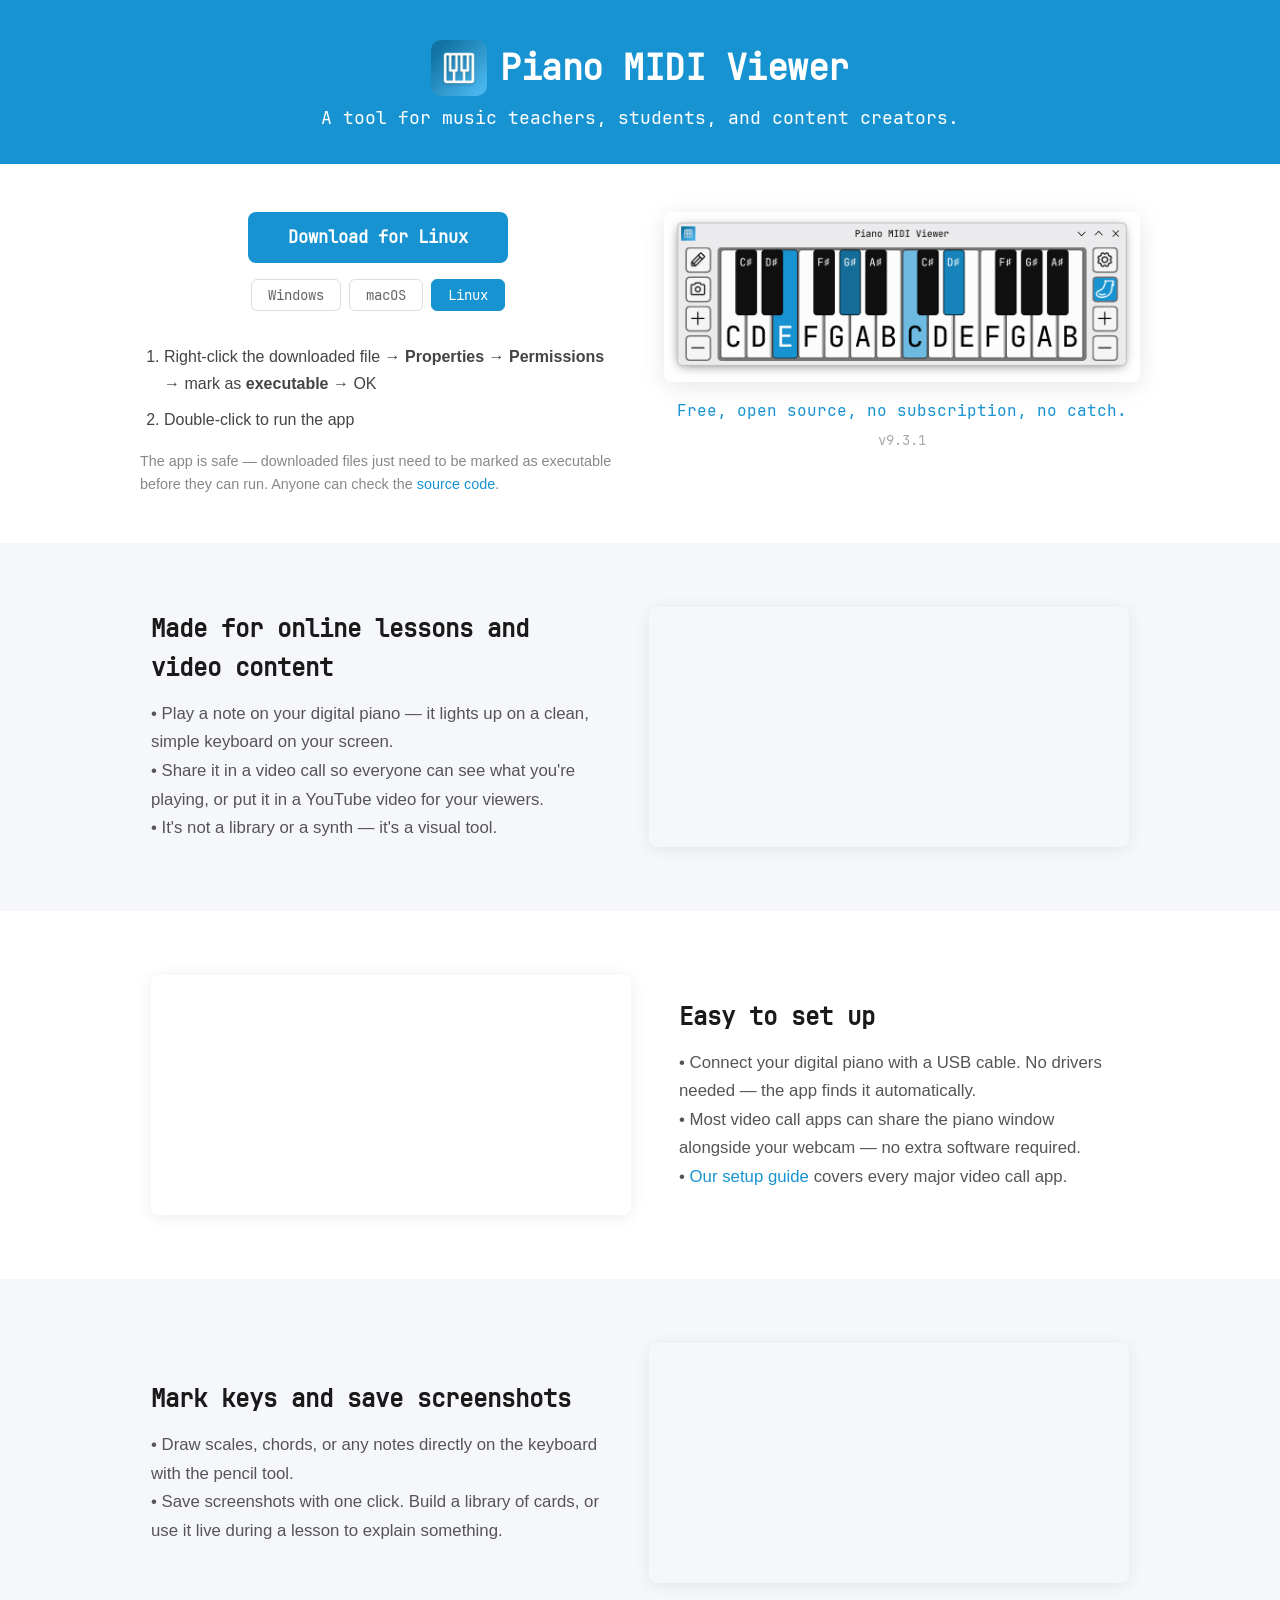
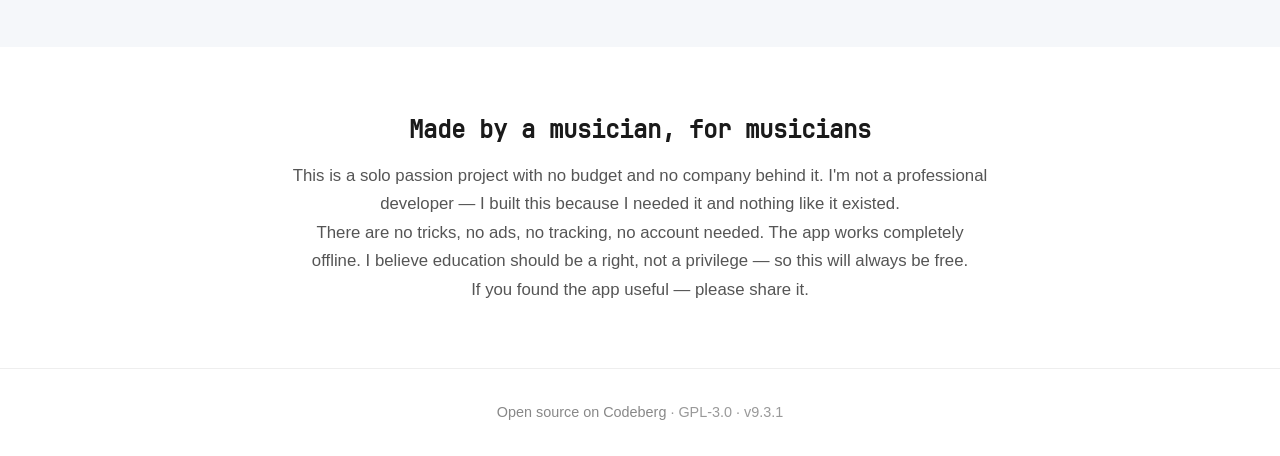
==== commit cd842722: "Polish main page copy and layout - Fix YouTube capitalisation, em dashes - Shorten/vary bullet phras" ====
--- a/website/index.html
+++ b/website/index.html
@@ -75,8 +75,9 @@
     <div class="feature feature-img-right">
         <div class="feature-text">
             <h2>Made for online lessons and video content</h2>
-            <p>Piano MIDI Viewer shows what you play on a clean, simple keyboard on your screen. Share it in a video call so your student can follow along, or put it in a video for your viewers.</p>
-            <p>It's not a piano library, not a sampler, not a synth. It's a visual tool that makes piano teaching and learning easier.</p>
+            <p>• Play a note on your digital piano — it lights up on a clean, simple keyboard on your screen.</p>
+            <p>• Share it in a video call so everyone can see what you're playing, or put it in a YouTube video for your viewers.</p>
+            <p>• It's not a library or a synth — it's a visual tool.</p>
         </div>
         <div class="feature-media">
             <video class="feature-video" autoplay muted loop playsinline>
@@ -94,8 +95,9 @@
         </div>
         <div class="feature-text">
             <h2>Easy to set up</h2>
-            <p>Connect your digital piano to your computer with a USB cable. No drivers needed — it just works. The app finds your piano automatically.</p>
-            <p>Most video call apps can already share the piano window alongside your webcam. No extra software needed. <a href="guide.html">Our setup guide</a> walks you through it step by step.</p>
+            <p>• Connect your digital piano with a USB cable. No drivers needed — the app finds it automatically.</p>
+            <p>• Most video call apps can share the piano window alongside your webcam — no extra software required.</p>
+            <p>• <a href="guide.html">Our setup guide</a> covers every major video call app.</p>
         </div>
     </div>
 
@@ -103,8 +105,8 @@
     <div class="feature feature-img-right">
         <div class="feature-text">
             <h2>Mark keys and save screenshots</h2>
-            <p>Use the pencil tool to mark any key — scales, chords, finger positions. Save a screenshot with one click. Build a library of cards for your students, or use it live during a lesson to explain something on the spot.</p>
-            <p>Ask your student to mark the right notes as a quick test. Clear, colorful images that look great even on a phone screen — perfect for short-form video content.</p>
+            <p>• Draw scales, chords, or any notes directly on the keyboard with the pencil tool.</p>
+            <p>• Save screenshots with one click. Build a library of cards, or use it live during a lesson to explain something.</p>
         </div>
         <div class="feature-media">
             <video class="feature-video" autoplay muted loop playsinline>
@@ -117,12 +119,12 @@
     <div class="feature feature-text-only">
         <div class="feature-text feature-text-centered">
             <h2>Made by a musician, for musicians</h2>
-            <p>This is a solo passion project with no budget and no company behind it. I'm a piano teacher, not a developer — I built this because I needed it and nothing like it existed.</p>
+            <p>This is a solo passion project with no budget and no company behind it. I'm not a professional developer — I built this because I needed it and nothing like it existed.</p>
             <p>There are no tricks, no ads, no tracking, no account needed. The app works completely offline. I believe education should be a right, not a privilege — so this will always be free.</p>
-            <p class="feature-link"><a href="https://codeberg.org/skoomabwoy/piano-midi-viewer" target="_blank" rel="noopener">Source code on Codeberg</a> · open source under GPL-3.0</p>
+            <p>If you found the app useful — please share it.</p>
         </div>
     </div>
-
+    
 </section>
 
 <!-- Footer -->
--- a/website/style.css
+++ b/website/style.css
@@ -221,7 +221,7 @@
 
 .feature-text {
     flex: 1;
-    max-width: 400px;
+    max-width: 450px;
 }
 
 .feature-text h2 {
@@ -258,7 +258,7 @@
 }
 
 .feature-text-centered {
-    max-width: 560px;
+    max-width: 700px;
     margin: 0 auto;
 }
 
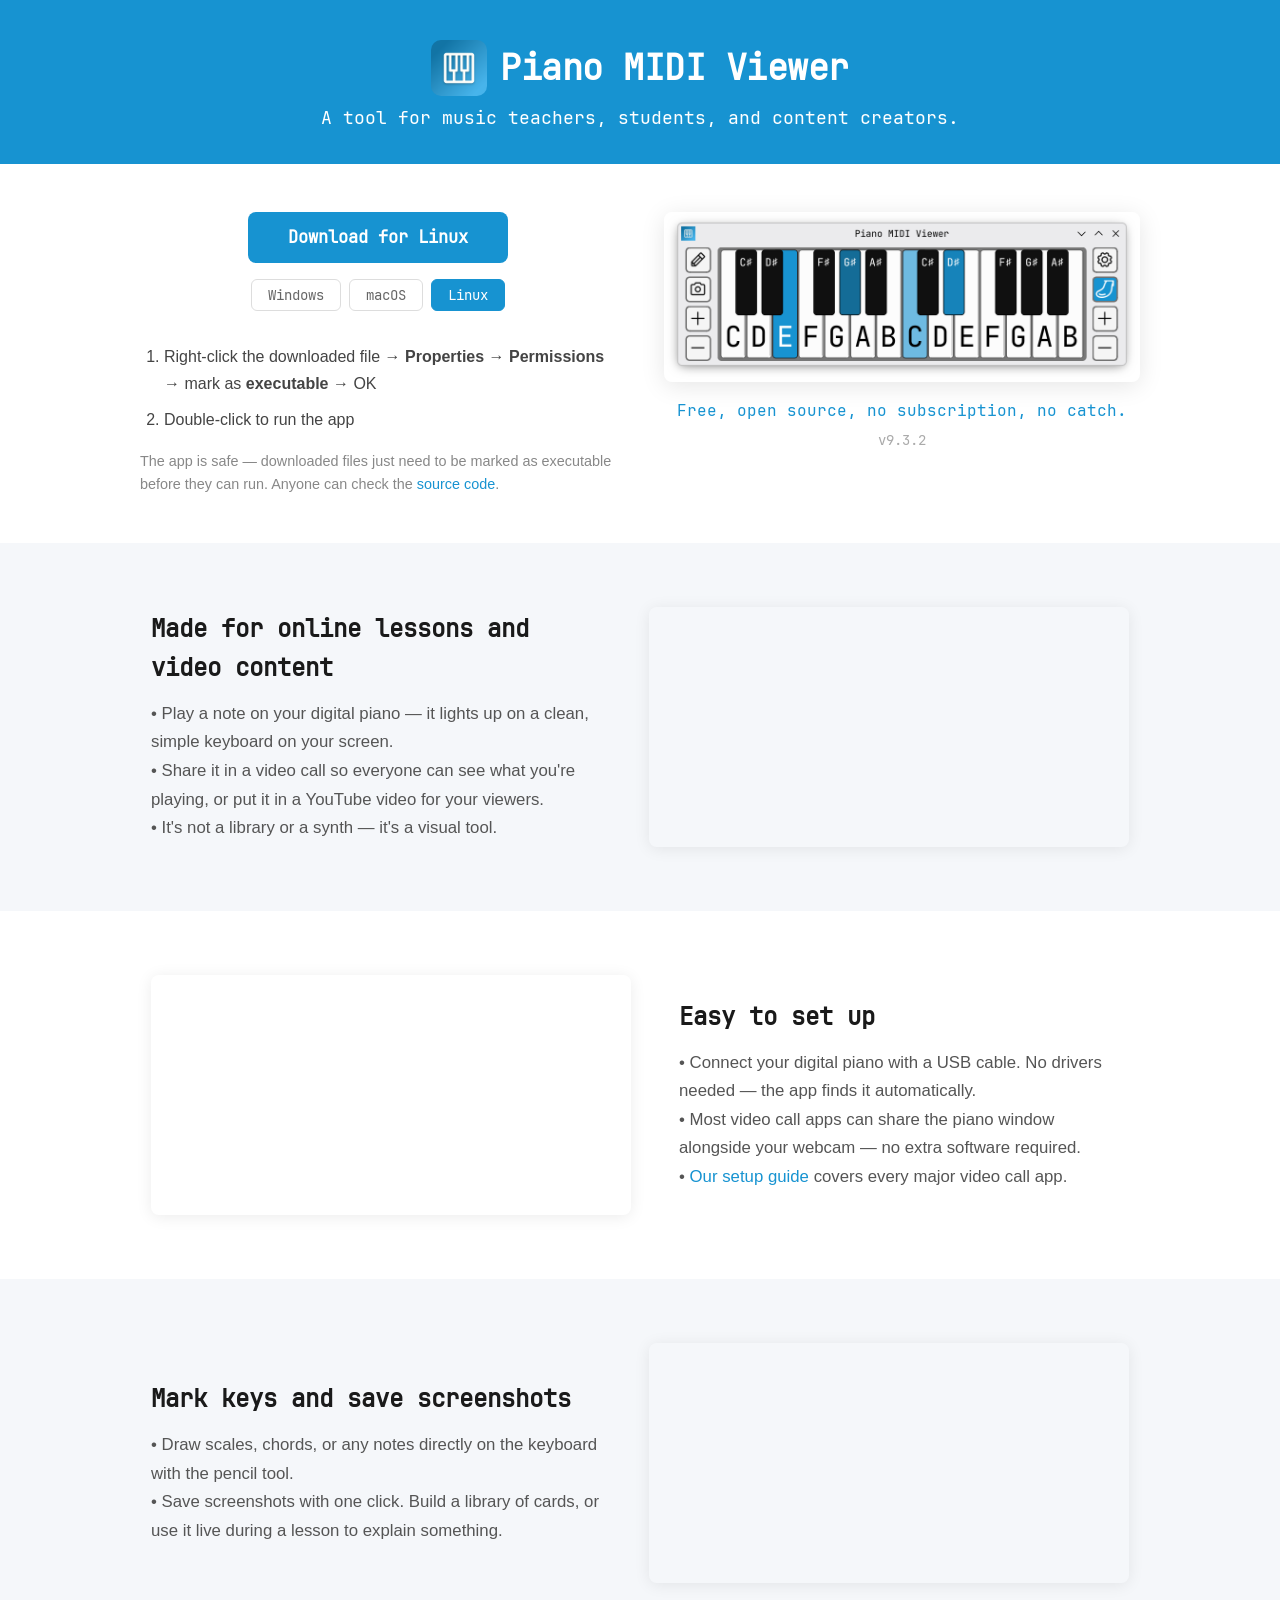
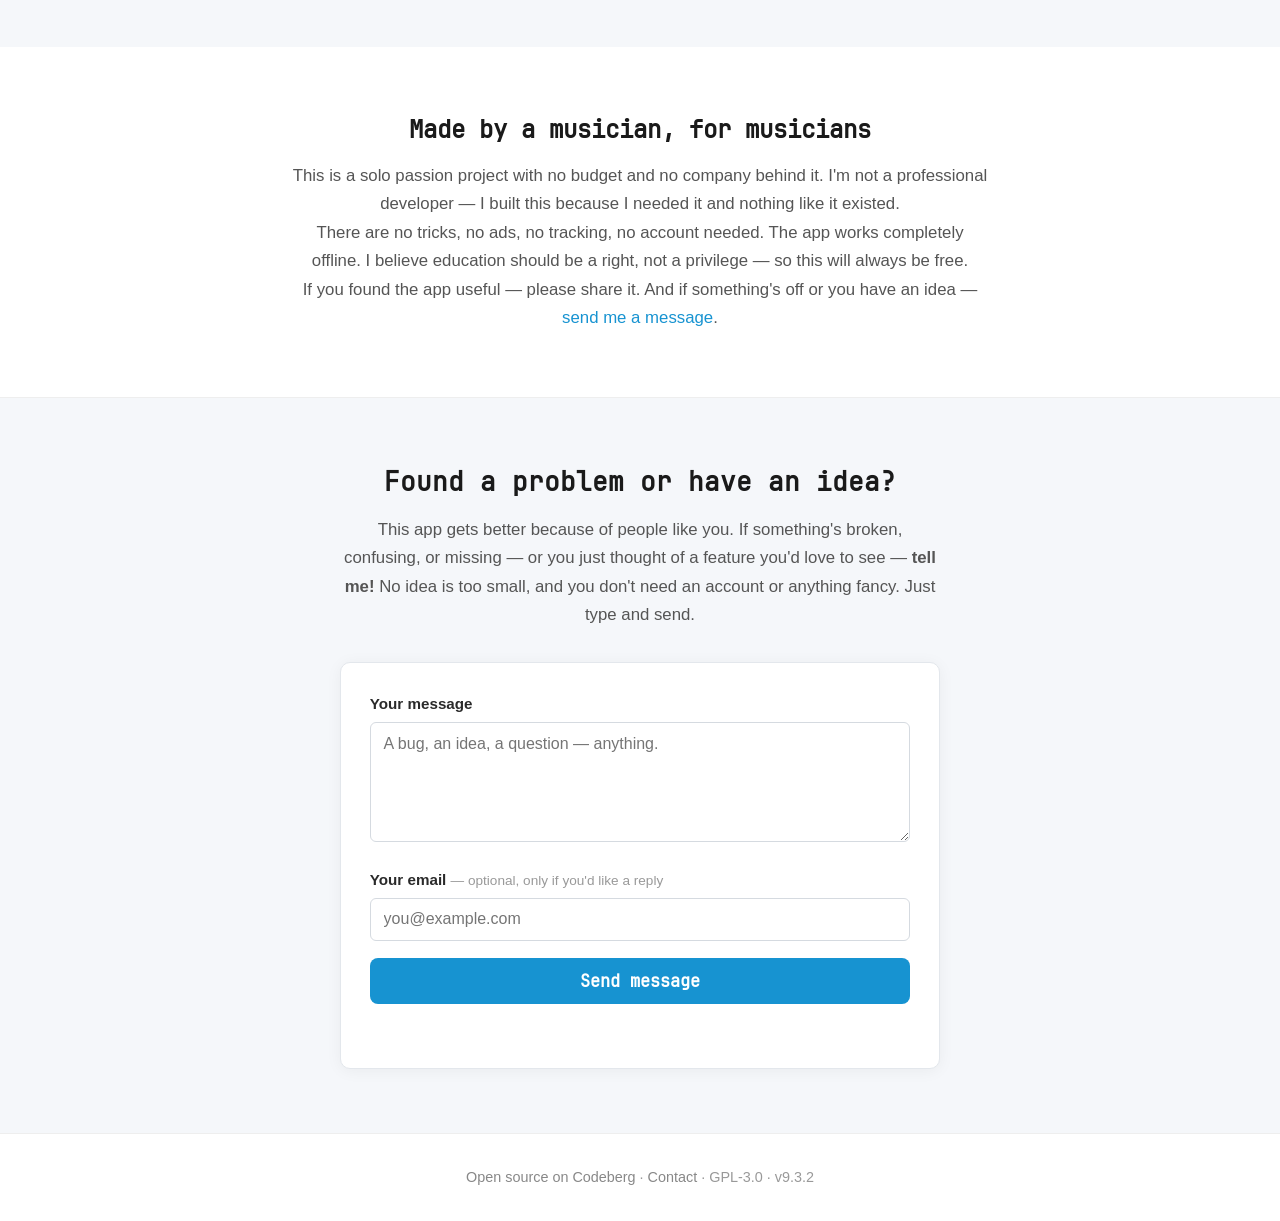
==== commit b7a07a46: "Add contact form to the website + bump version fallbacks to 9.3.2 - Add a low-friction "Found a prob" ====
--- a/website/index.html
+++ b/website/index.html
@@ -5,7 +5,7 @@
     <meta name="viewport" content="width=device-width, initial-scale=1.0">
     <title>Piano MIDI Viewer — Free tool for music teachers, students, and creators</title>
     <meta name="description" content="A free, open source piano visualizer for music lessons and streaming. No subscription, no catch.">
-    <link rel="icon" href="../assets/icon.png" type="image/png">
+    <link rel="icon" href="../piano_viewer/resources/images/icon.png" type="image/png">
     <link rel="stylesheet" href="style.css">
 </head>
 <body>
@@ -14,7 +14,7 @@
 <header class="top-banner">
     <div class="banner-inner">
         <div class="banner-title">
-            <img src="../assets/icon.png" alt="" class="banner-icon">
+            <img src="../piano_viewer/resources/images/icon.png" alt="" class="banner-icon">
             <h1>Piano MIDI Viewer</h1>
         </div>
         <p class="banner-tagline">A tool for music teachers, students, and content creators.</p>
@@ -61,9 +61,9 @@
             </div>
         </div>
         <div class="hero-screenshot">
-            <img src="../screenshots/sustained-blue-2-octaves-velocity.png" alt="Piano MIDI Viewer showing highlighted keys with velocity">
+            <img src="../docs/screenshots/sustained-blue-2-octaves-velocity.png" alt="Piano MIDI Viewer showing highlighted keys with velocity">
             <p class="promise">Free, open source, no subscription, no catch.</p>
-            <p class="hero-version" id="hero-version">v9.3.1</p>
+            <p class="hero-version" id="hero-version">v9.3.2</p>
         </div>
     </div>
 </section>
@@ -121,18 +121,49 @@
             <h2>Made by a musician, for musicians</h2>
             <p>This is a solo passion project with no budget and no company behind it. I'm not a professional developer — I built this because I needed it and nothing like it existed.</p>
             <p>There are no tricks, no ads, no tracking, no account needed. The app works completely offline. I believe education should be a right, not a privilege — so this will always be free.</p>
-            <p>If you found the app useful — please share it.</p>
+            <p>If you found the app useful — please share it. And if something's off or you have an idea — <a href="#contact">send me a message</a>.</p>
         </div>
     </div>
-    
+
+</section>
+
+<!-- Contact -->
+<section class="contact" id="contact">
+    <div class="contact-inner">
+        <h2>Found a problem or have an idea?</h2>
+        <p class="contact-lead">This app gets better because of people like you. If something's broken, confusing, or missing — or you just thought of a feature you'd love to see — <strong>tell me!</strong> No idea is too small, and you don't need an account or anything fancy. Just type and send.</p>
+
+        <form id="contact-form" class="contact-form" novalidate>
+            <!-- Web3Forms: paste your access key from https://web3forms.com here ↓ -->
+            <input type="hidden" name="access_key" value="fa68e382-8ee8-41b2-b269-a0445cb393ab">
+            <input type="hidden" name="subject" value="New message from the Piano MIDI Viewer website">
+            <input type="hidden" name="from_name" value="Piano MIDI Viewer website">
+            <!-- Honeypot: hidden from people, catches spam bots that fill every field -->
+            <input type="checkbox" name="botcheck" class="hp-field" tabindex="-1" autocomplete="off" aria-hidden="true">
+
+            <label class="contact-field">
+                <span class="contact-label">Your message</span>
+                <textarea name="message" rows="5" required placeholder="A bug, an idea, a question — anything."></textarea>
+            </label>
+
+            <label class="contact-field">
+                <span class="contact-label">Your email <span class="contact-optional">— optional, only if you'd like a reply</span></span>
+                <input type="email" name="email" placeholder="you@example.com" autocomplete="email">
+            </label>
+
+            <button type="submit" class="btn-primary contact-submit">Send message</button>
+            <p id="contact-status" class="contact-status" role="status" aria-live="polite"></p>
+        </form>
+    </div>
 </section>
 
 <!-- Footer -->
 <footer>
     <p>
         <a href="https://codeberg.org/skoomabwoy/piano-midi-viewer" target="_blank" rel="noopener">Open source on Codeberg</a>
+        · <a href="#contact">Contact</a>
         · GPL-3.0
-        · v9.3.1
+        · v9.3.2
     </p>
 </footer>
 
--- a/website/style.css
+++ b/website/style.css
@@ -1,7 +1,7 @@
 /* ── Font ── */
 @font-face {
     font-family: 'JetBrains Mono';
-    src: url('../assets/JetBrainsMono-Regular.ttf') format('truetype');
+    src: url('../piano_viewer/resources/fonts/JetBrainsMono-Regular.ttf') format('truetype');
     font-weight: 400;
     font-style: normal;
     font-display: swap;
@@ -703,6 +703,123 @@
     cursor: zoom-in;
 }
 
+/* ── Contact ── */
+.contact {
+    background: #f5f7fa;
+    padding: 4rem 2rem;
+    border-top: 1px solid #eee;
+}
+
+.contact-inner {
+    max-width: 600px;
+    margin: 0 auto;
+    text-align: center;
+}
+
+.contact h2 {
+    font-family: 'JetBrains Mono', monospace;
+    font-size: 1.6rem;
+    color: #1a1a1a;
+    margin-bottom: 0.8rem;
+}
+
+.contact-lead {
+    font-size: 1.05rem;
+    color: #555;
+    line-height: 1.7;
+    margin-bottom: 2rem;
+}
+
+.contact-form {
+    background: #ffffff;
+    border: 1px solid #e3e7ec;
+    border-radius: 10px;
+    padding: 1.8rem;
+    text-align: left;
+    box-shadow: 0 2px 16px rgba(0, 0, 0, 0.05);
+}
+
+.contact-field {
+    display: block;
+    margin-bottom: 1.1rem;
+}
+
+.contact-label {
+    display: block;
+    font-size: 0.95rem;
+    font-weight: 600;
+    color: #2a2a2a;
+    margin-bottom: 0.4rem;
+}
+
+.contact-optional {
+    font-weight: 400;
+    color: #999;
+    font-size: 0.85rem;
+}
+
+.contact-form textarea,
+.contact-form input[type="email"] {
+    width: 100%;
+    font-family: inherit;
+    font-size: 1rem;
+    color: #2a2a2a;
+    background: #fff;
+    border: 1.5px solid #d5dae0;
+    border-radius: 6px;
+    padding: 0.7rem 0.8rem;
+    transition: border-color 0.15s, box-shadow 0.15s;
+}
+
+.contact-form textarea {
+    resize: vertical;
+    min-height: 120px;
+}
+
+.contact-form textarea:focus,
+.contact-form input[type="email"]:focus {
+    outline: none;
+    border-color: #1793D1;
+    box-shadow: 0 0 0 3px rgba(23, 147, 209, 0.15);
+}
+
+.contact-submit {
+    border: none;
+    cursor: pointer;
+    width: 100%;
+    min-width: 0;
+}
+
+.contact-submit:disabled {
+    opacity: 0.6;
+    cursor: default;
+    transform: none;
+}
+
+/* Honeypot — visually hidden, off-screen; real people never see or fill it */
+.hp-field {
+    position: absolute;
+    left: -9999px;
+    width: 1px;
+    height: 1px;
+    opacity: 0;
+}
+
+.contact-status {
+    margin-top: 1rem;
+    font-size: 0.95rem;
+    text-align: center;
+    min-height: 1.2rem;
+}
+
+.contact-status.success {
+    color: #2ea043;
+}
+
+.contact-status.error {
+    color: #cc3333;
+}
+
 /* ── Footer ── */
 footer {
     text-align: center;
